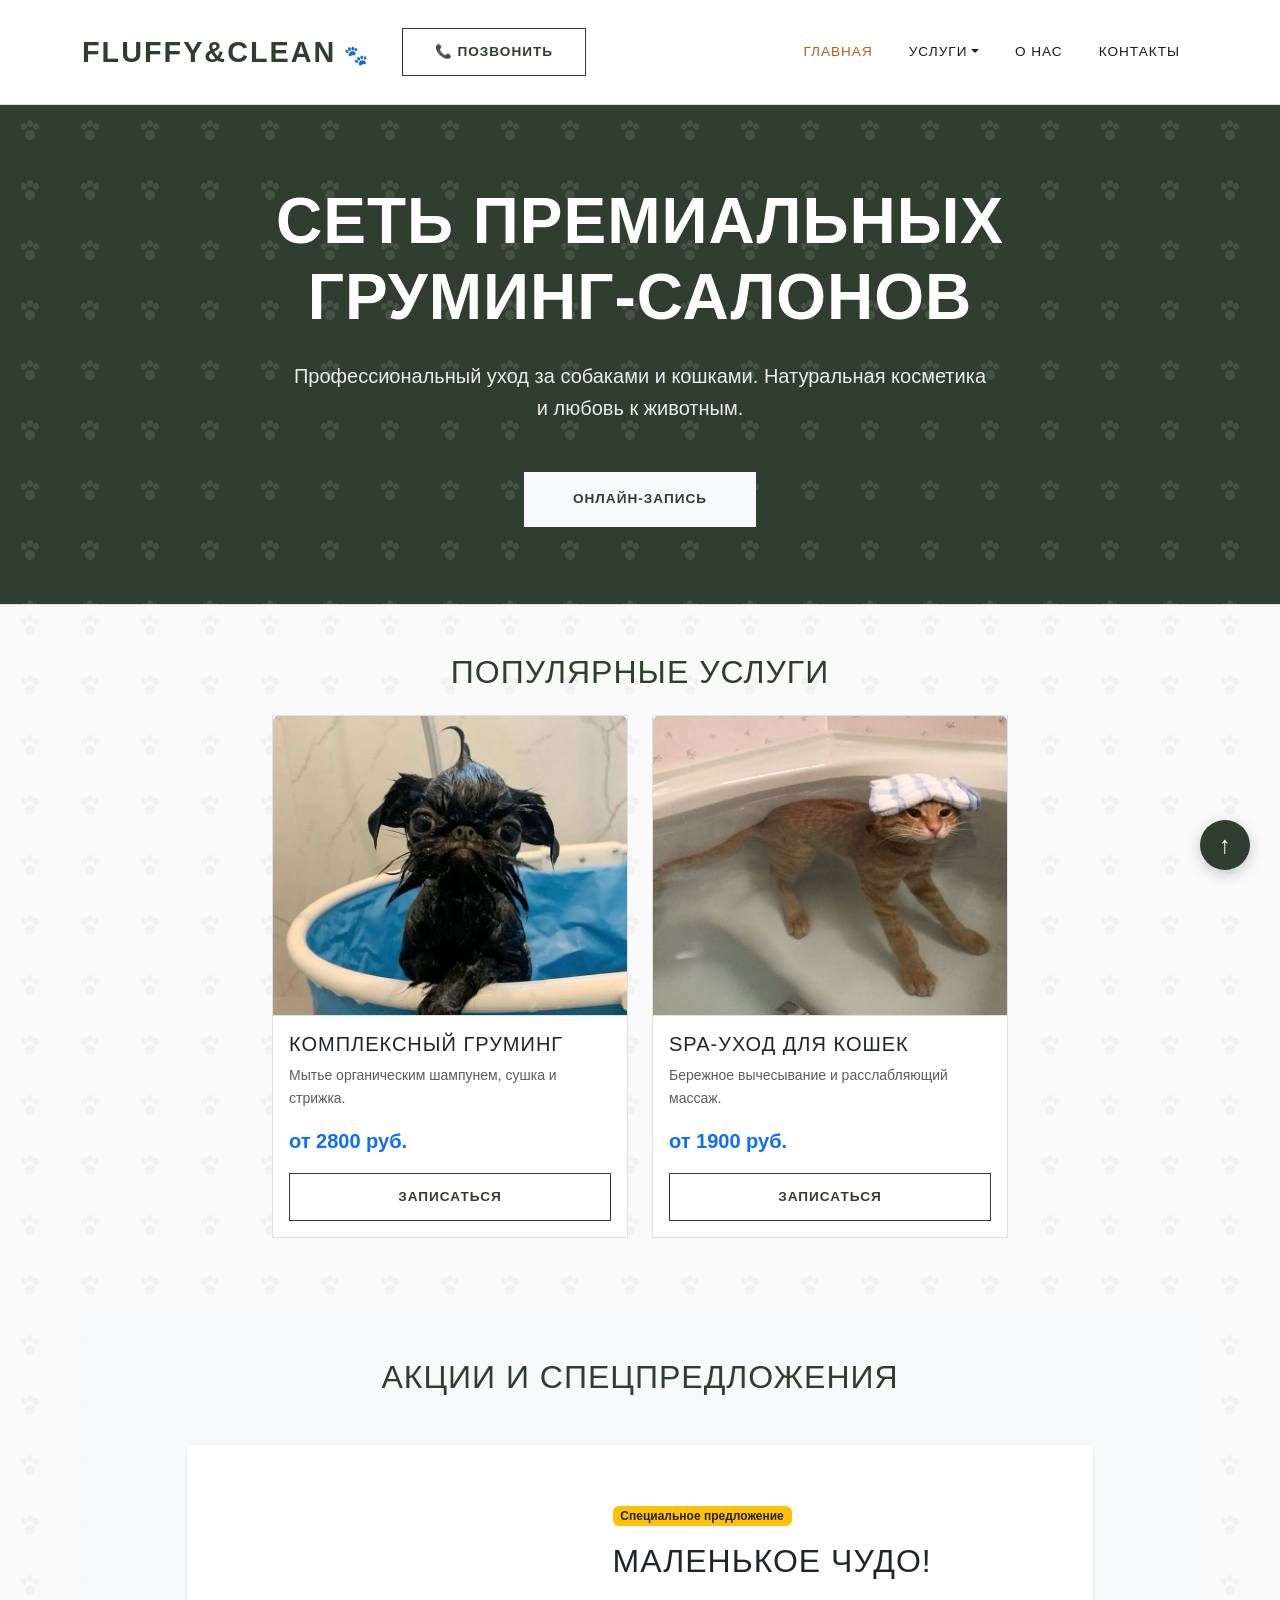
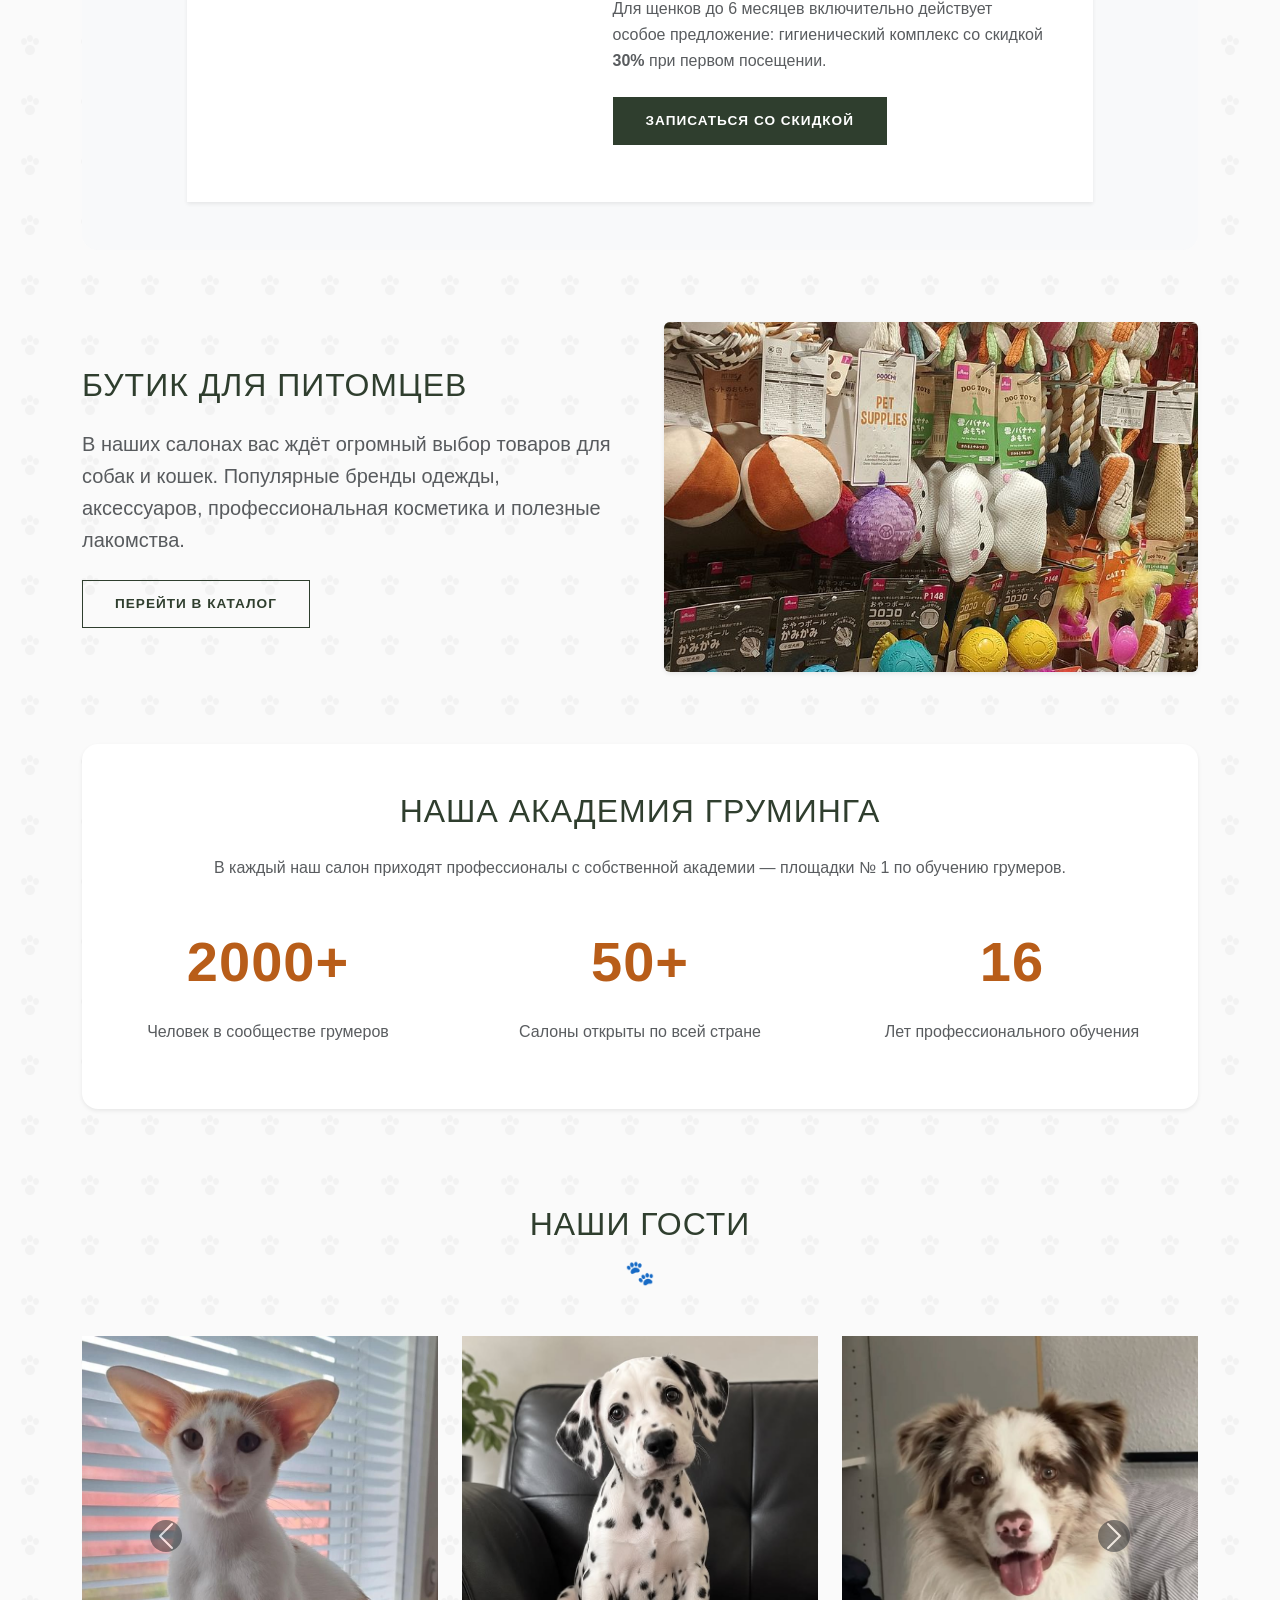
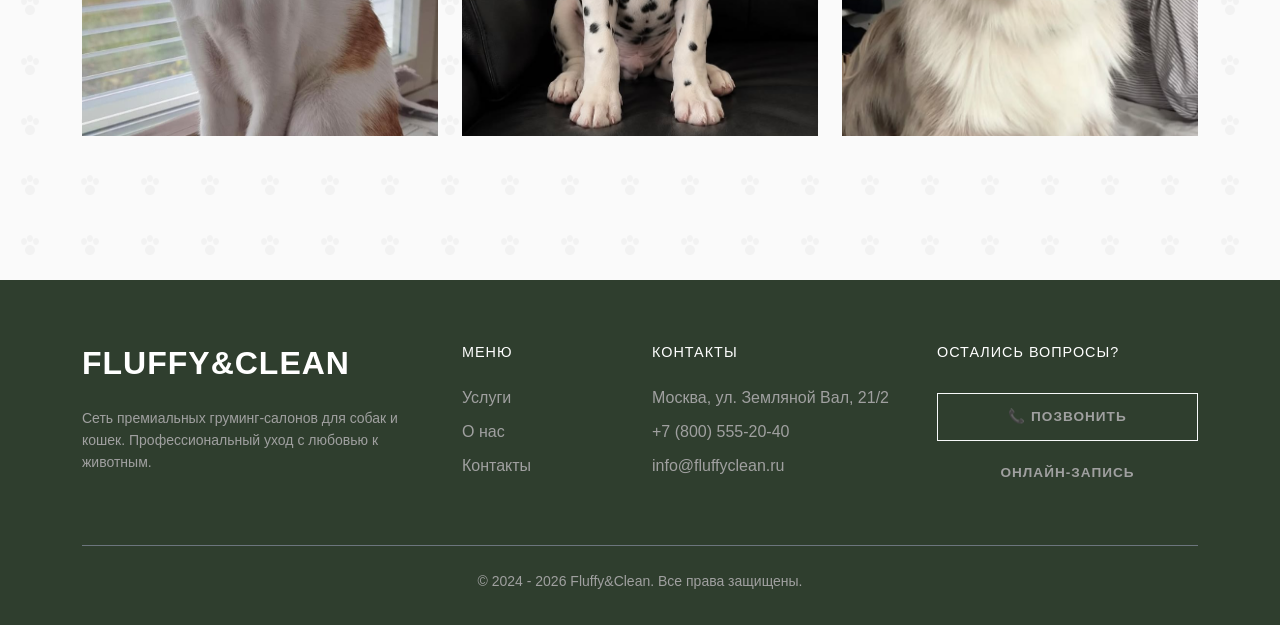
==== index.html @ 8a80f861 "fix: correct HTML structure for accordion" ====
<!DOCTYPE html>
<html lang="ru">
<head>
  <meta charset="UTF-8">
  <meta name="viewport" content="width=device-width, initial-scale=1.0">
  <title>Fluffy&Clean — Сеть премиальных груминг-салонов</title>
  <link href="https://cdn.jsdelivr.net/npm/bootstrap@5.3.0/dist/css/bootstrap.min.css" rel="stylesheet">
  <link rel="stylesheet" href="css/custom.css">
</head>
<body>

  <nav class="navbar navbar-expand-lg navbar-light sticky-top">
    <div class="container">
      <div class="d-flex align-items-center gap-3">
        <a class="navbar-brand mb-0" href="index.html">Fluffy&Clean</a>
        <a href="tel:+78005552040" class="btn btn-outline-primary btn-sm d-none d-md-inline-block">📞 Позвонить</a>
      </div>
      <button class="navbar-toggler" type="button" data-bs-toggle="collapse" data-bs-target="#mainNav">
        <span class="navbar-toggler-icon"></span>
      </button>
      <div class="collapse navbar-collapse" id="mainNav">
        <ul class="navbar-nav ms-auto">
          <li class="nav-item"><a class="nav-link active" href="index.html">Главная</a></li>
          <li class="nav-item dropdown">
            <a class="nav-link dropdown-toggle" href="#" role="button" data-bs-toggle="dropdown" aria-expanded="false">Услуги</a>
            <ul class="dropdown-menu">
              <li><a class="dropdown-item" href="catalog.html">Все услуги</a></li>
              <li><hr class="dropdown-divider"></li>
              <li><a class="dropdown-item" href="catalog.html#grooming">Стрижка и груминг</a></li>
              <li><a class="dropdown-item" href="catalog.html#spa">SPA-уход</a></li>
              <li><a class="dropdown-item" href="catalog.html#hygiene">Гигиена</a></li>
            </ul>
          </li>
          <li class="nav-item"><a class="nav-link" href="about.html">О нас</a></li>
          <li class="nav-item"><a class="nav-link" href="contacts.html">Контакты</a></li>
        </ul>
      </div>
    </div>
  </nav>

  <header class="position-relative d-flex align-items-center justify-content-center" style="
    background-color: var(--olive); 
    background-image: url('data:image/svg+xml,%3Csvg width=\'60\' height=\'60\' viewBox=\'0 0 60 60\' xmlns=\'http://www.w3.org/2000/svg\'%3E%3Cpath d=\'M30 15c-1.5 0-3 1.5-3 3.5s1.5 3.5 3 3.5 3-1.5 3-3.5-1.5-3.5-3-3.5zm-6 3c-1.5 0-3 1.5-3 3.5s1.5 3.5 3 3.5 3-1.5 3-3.5-1.5-3.5-3-3.5zm12 0c-1.5 0-3 1.5-3 3.5s1.5 3.5 3 3.5 3-1.5 3-3.5-1.5-3.5-3-3.5zm-6 7c-2.5 0-5 2-5 5s2.5 5 5 5 5-2 5-5-2.5-5-5-5z\' fill=\'%23ffffff\' fill-opacity=\'0.1\' fill-rule=\'evenodd\'/%3E%3C/svg%3E');
    min-height: 500px;
    border-bottom: 1px solid var(--border-color);
  ">
    <div class="container text-center py-5">
      <h1 class="display-3 fw-bold mb-4 text-white">Сеть премиальных<br>груминг-салонов</h1>
      <p class="lead mb-5 text-white mx-auto" style="max-width: 700px; opacity: 0.9;">Профессиональный уход за собаками и кошками. Натуральная косметика и любовь к животным.</p>
      <a href="contacts.html" class="btn btn-light btn-lg px-5 py-3 text-uppercase" style="color: var(--olive); font-weight: 700;">Онлайн-запись</a>
    </div>
  </header>

  <main class="container my-5">
    
    <section class="mb-5 pb-4">
      <h2 class="text-center mb-4">Популярные услуги</h2>
      <div class="row g-4 justify-content-center"> 
        <div class="col-md-6 col-lg-4"> 
          <div class="card h-100">
            <img src="images/dog-wet.jpg" class="card-img-top product-img" alt="Стрижка">
            <div class="card-body d-flex flex-column">
              <h3 class="card-title h5">Комплексный груминг</h3>
              <p class="card-text text-muted small flex-grow-1">Мытье органическим шампунем, сушка и стрижка.</p>
              <p class="fw-bold fs-5 text-primary mb-3">от 2800 руб.</p>
              <a href="contacts.html" class="btn btn-outline-primary mt-auto">Записаться</a>
            </div>
          </div>
        </div>
        <div class="col-md-6 col-lg-4"> 
          <div class="card h-100">
            <img src="images/spa-1.jpg" class="card-img-top product-img" alt="Кошка">
            <div class="card-body d-flex flex-column">
              <h3 class="card-title h5">SPA-уход для кошек</h3>
              <p class="card-text text-muted small flex-grow-1">Бережное вычесывание и расслабляющий массаж.</p>
              <p class="fw-bold fs-5 text-primary mb-3">от 1900 руб.</p>
              <a href="contacts.html" class="btn btn-outline-primary mt-auto">Записаться</a>
            </div>
          </div>
        </div>
      </div>
    </section>

    <section id="loyalty" class="mb-5 py-5 bg-light rounded-4">
      <div class="container">
        <h2 class="text-center mb-5">Акции и спецпредложения</h2>
        <div class="row justify-content-center">
          <div class="col-lg-10">
            <div class="card border-0 shadow-sm overflow-hidden">
              <div class="row g-0">
                
                <div class="col-md-5">
                  <video class="w-100 h-100" autoplay loop muted playsinline style="object-fit: contain; min-height: 350px;">
                    <source src="images/щенок.mp4" type="video/mp4">
                    Ваш браузер не поддерживает видео.
                  </video>
                </div>

                <div class="col-md-7 d-flex align-items-center bg-white">
                  <div class="card-body p-4 p-md-5">
                    <span class="badge bg-warning text-dark mb-3">Специальное предложение</span>
                    <h3 class="card-title h2 mb-3">Маленькое чудо!</h3>
                    <p class="card-text text-muted mb-4">Для щенков до 6 месяцев включительно действует особое предложение: гигиенический комплекс со скидкой <strong>30%</strong> при первом посещении.</p>
                    <a href="contacts.html" class="btn btn-primary">Записаться со скидкой</a>
                  </div>
                </div>

              </div>
            </div>
          </div>
        </div>
      </div>
    </section>

    <section class="mb-5 py-4">
      <div class="row align-items-center g-5">
        <div class="col-lg-6">
          <h2 class="mb-4">Бутик для питомцев</h2>
          <p class="lead text-muted mb-4">В наших салонах вас ждёт огромный выбор товаров для собак и кошек. Популярные бренды одежды, аксессуаров, профессиональная косметика и полезные лакомства.</p>
          <a href="catalog.html" class="btn btn-outline-primary">Перейти в каталог</a>
        </div>
        <div class="col-lg-6">
          <img src="images/игрушки.jpg" class="img-fluid rounded shadow-sm" alt="Бутик" style="width: 100%; max-height: 350px; object-fit: cover;">
        </div>
      </div>
    </section>

    <section class="mb-5 py-5 bg-white rounded-4 shadow-sm">
      <div class="container text-center">
        <h2 class="mb-4">Наша Академия груминга</h2>
        <p class="text-muted mb-5 max-w-75 mx-auto">В каждый наш салон приходят профессионалы с собственной академии — площадки № 1 по обучению грумеров.</p>
        <div class="row g-4">
          <div class="col-md-4">
            <h3 class="display-4 fw-bold" style="color: var(--terracotta);">2000+</h3>
            <p class="text-muted">Человек в сообществе грумеров</p>
          </div>
          <div class="col-md-4">
            <h3 class="display-4 fw-bold" style="color: var(--terracotta);">50+</h3>
            <p class="text-muted">Салоны открыты по всей стране</p>
          </div>
          <div class="col-md-4">
            <h3 class="display-4 fw-bold" style="color: var(--terracotta);">16</h3>
            <p class="text-muted">Лет профессионального обучения</p>
          </div>
        </div>
      </div>
    </section>

    <section class="py-5 mb-5">
      <h2 class="section-title">Наши гости</h2>
      
      <div id="guestCarousel" class="carousel slide" data-bs-ride="carousel">
        <div class="carousel-inner">
          
          <div class="carousel-item active">
            <div class="row justify-content-center">
              <div class="col-md-4 mb-3 mb-md-0">
                <img src="images/гость6.jpg" class="d-block w-100" alt="Гость" style="height: 400px; object-fit: cover; object-position: top;">
              </div>
              <div class="col-md-4 mb-3 mb-md-0">
                <img src="images/гость5.jpg" class="d-block w-100" alt="Гость" style="height: 400px; object-fit: cover;">
              </div>
              <div class="col-md-4">
                <img src="images/гость1.jpg" class="d-block w-100" alt="Гость" style="height: 400px; object-fit: cover;">
              </div>
            </div>
          </div>

          <div class="carousel-item">
            <div class="row justify-content-center">
              <div class="col-md-4 mb-3 mb-md-0">
                <img src="images/гость2.jpg" class="d-block w-100" alt="Гость" style="height: 400px; object-fit: cover;">
              </div>
              <div class="col-md-4 mb-3 mb-md-0">
                <img src="images/гость3.jpg" class="d-block w-100" alt="Гость" style="height: 400px; object-fit: cover;">
              </div>
              <div class="col-md-4">
                <img src="images/гость4.jpg" class="d-block w-100" alt="Гость" style="height: 400px; object-fit: cover;">
              </div>
            </div>
          </div>

        </div>
        
        <button class="carousel-control-prev" type="button" data-bs-target="#guestCarousel" data-bs-slide="prev">
          <span class="carousel-control-prev-icon bg-dark p-3 rounded-circle" aria-hidden="true"></span>
          <span class="visually-hidden">Предыдущий</span>
        </button>
        <button class="carousel-control-next" type="button" data-bs-target="#guestCarousel" data-bs-slide="next">
          <span class="carousel-control-next-icon bg-dark p-3 rounded-circle" aria-hidden="true"></span>
          <span class="visually-hidden">Следующий</span>
        </button>
      </div>

    </section>
  </main>

  <a href="#" class="scroll-top">↑</a>

  <footer class="site-footer">
    <div class="container">
      <div class="row g-4 mb-5">
        <div class="col-lg-4">
          <h2 class="text-white mb-4" style="font-weight: 800;">Fluffy&Clean</h2>
          <p class="small">Сеть премиальных груминг-салонов для собак и кошек. Профессиональный уход с любовью к животным.</p>
        </div>
        <div class="col-lg-2 col-6">
          <h5>Меню</h5>
          <ul class="list-unstyled">
            <li class="mb-2"><a href="catalog.html">Услуги</a></li>
            <li class="mb-2"><a href="about.html">О нас</a></li>
            <li class="mb-2"><a href="contacts.html">Контакты</a></li>
          </ul>
        </div>
        <div class="col-lg-3 col-6">
          <h5>Контакты</h5>
          <ul class="list-unstyled">
            <li class="mb-2">Москва, ул. Земляной Вал, 21/2</li>
            <li class="mb-2">+7 (800) 555-20-40</li>
            <li class="mb-2">info@fluffyclean.ru</li>
          </ul>
        </div>
        <div class="col-lg-3">
          <h5>Остались вопросы?</h5>
          <a href="tel:+78005552040" class="btn btn-outline-light w-100 mt-2 mb-2">📞 Позвонить</a>
          <a href="contacts.html" class="btn btn-primary w-100">Онлайн-запись</a>
        </div>
      </div>
      <div class="border-top border-secondary pt-4 text-center small">
        &copy; 2024 - 2026 Fluffy&Clean. Все права защищены.
      </div>
    </div>
  </footer>

  <script src="https://cdn.jsdelivr.net/npm/bootstrap@5.3.0/dist/js/bootstrap.bundle.min.js"></script>
</body>
</html>
---- css/custom.css ----
/* =========================================
   ПРЕМИАЛЬНЫЙ СТИЛЬ С ДУШОЙ (ПАТТЕРН ЛАПОК)
   ========================================= */
:root {
  --bg-light: #FAFAFA;       
  --olive: #2F3E2E;          
  --terracotta: #B85D19;     
  --text-dark: #1A1A1A;      
  --text-muted: #666666;     
  --white: #FFFFFF;
  --border-color: #E0E0E0;   
}

body {
  /* Еле заметный паттерн из лапок на фоне */
  background-color: var(--bg-light);
  background-image: url("data:image/svg+xml,%3Csvg width='60' height='60' viewBox='0 0 60 60' xmlns='http://www.w3.org/2000/svg'%3E%3Cpath d='M30 15c-1.5 0-3 1.5-3 3.5s1.5 3.5 3 3.5 3-1.5 3-3.5-1.5-3.5-3-3.5zm-6 3c-1.5 0-3 1.5-3 3.5s1.5 3.5 3 3.5 3-1.5 3-3.5-1.5-3.5-3-3.5zm12 0c-1.5 0-3 1.5-3 3.5s1.5 3.5 3 3.5 3-1.5 3-3.5-1.5-3.5-3-3.5zm-6 7c-2.5 0-5 2-5 5s2.5 5 5 5 5-2 5-5-2.5-5-5-5z' fill='%23e5e5e5' fill-opacity='0.4' fill-rule='evenodd'/%3E%3C/svg%3E");
  color: var(--text-dark);
  font-family: 'Helvetica Neue', Arial, sans-serif; 
  display: flex;
  flex-direction: column;
  min-height: 100vh;
  line-height: 1.6;
}

/* Плавная прокрутка для якорей */
html {
  scroll-behavior: smooth;
  scroll-padding-top: 80px;
}

/* Заголовки */
h1, h2, h3, h4, h5, h6 {
  color: var(--olive);
  font-weight: 300; 
  letter-spacing: 1px; 
  text-transform: uppercase; 
  margin-bottom: 1.5rem;
}

/* Заголовки секций с лапкой */
.section-title {
  text-align: center;
  margin-bottom: 3rem;
  position: relative;
}
.section-title::after {
  content: '🐾'; 
  display: block;
  font-size: 1.5rem;
  color: var(--terracotta);
  margin: 1rem auto 0;
}

/* =========================================
   КНОПКИ
   ========================================= */
.btn {
  border-radius: 0; 
  font-weight: 600;
  padding: 0.8rem 2rem;
  text-transform: uppercase;
  letter-spacing: 1px;
  font-size: 0.85rem;
  transition: all 0.3s ease;
}

.btn-primary {
  background-color: var(--olive);
  border-color: var(--olive);
  color: var(--white);
}

.btn-primary:hover {
  background-color: var(--terracotta);
  border-color: var(--terracotta);
  color: var(--white);
}

.btn-outline-primary {
  color: var(--olive);
  border-color: var(--olive);
  border-width: 1px;
}

.btn-outline-primary:hover {
  background-color: var(--olive);
  color: var(--white);
}

/* Убираем стандартные синие фокусы */
.btn:focus, .btn:active, 
.form-control:focus, .form-select:focus {
  outline: none !important;
  box-shadow: none !important; 
  border-color: var(--olive) !important;
}

/* =========================================
   КАРТОЧКИ И КАРТИНКИ
   ========================================= */
.card {
  border: 1px solid var(--border-color);
  border-radius: 0; 
  background-color: var(--white);
  box-shadow: none; 
  transition: border-color 0.3s ease;
}

.card:hover {
  border-color: var(--olive);
  transform: none; 
}

/* Картинки в карточках (для главной) */
.product-img {
  height: 300px; 
  object-fit: cover; 
  width: 100%;
  border-bottom: 1px solid var(--border-color);
}

/* =========================================
   НАВИГАЦИЯ
   ========================================= */
.navbar {
  background-color: var(--white) !important;
  border-bottom: 1px solid var(--border-color);
  padding: 1.5rem 0;
}

.navbar-brand {
  font-size: 1.8rem;
  font-weight: 800;
  letter-spacing: 2px;
  color: var(--olive) !important;
  text-transform: uppercase;
}

/* Лапка у логотипа */
.navbar-brand::after {
  content: ' 🐾';
  font-size: 1.2rem;
}

.nav-link {
  color: var(--text-dark) !important;
  font-weight: 500;
  text-transform: uppercase;
  font-size: 0.85rem;
  letter-spacing: 1px;
  margin: 0 10px;
}

.nav-link:hover, .nav-link.active {
  color: var(--terracotta) !important;
  text-decoration: none;
}

/* =========================================
   ГЛАВНЫЙ БАННЕР (Hero)
   ========================================= */
.hero-title {
  font-size: 4rem;
  line-height: 1.1;
  margin-bottom: 2rem;
}

/* =========================================
   ТАБЛИЦЫ
   ========================================= */
.table {
  border: 1px solid var(--border-color);
  background-color: var(--white);
}
.table thead th {
  background-color: var(--olive);
  color: var(--white);
  text-transform: uppercase;
  font-size: 0.85rem;
  letter-spacing: 1px;
  border-bottom: none;
  padding: 1rem;
}

/* =========================================
   ФОРМЫ
   ========================================= */
.form-control, .form-select {
  border-radius: 0;
  border: 1px solid var(--border-color);
  padding: 1rem;
  background-color: var(--white);
}
.form-control:focus, .form-select:focus {
  border-color: var(--olive);
  box-shadow: none;
}

/* =========================================
   АККОРДЕОН
   ========================================= */
.accordion {
  border: none; 
}
.accordion-item {
  border: none;
  border-bottom: 1px solid var(--border-color);
  margin-bottom: 0;
  background-color: var(--white);
}
.accordion-button {
  background-color: transparent;
  color: var(--text-dark);
  font-weight: 500;
  padding: 1.5rem 0;
  border-radius: 0 !important;
  text-transform: none; 
  letter-spacing: 0;
}
.accordion-button:not(.collapsed) {
  color: var(--terracotta);
  background-color: transparent;
  box-shadow: none;
}
.accordion-body {
  padding: 0 0 1.5rem 0;
  color: var(--text-muted);
}

/* =========================================
   ПОДВАЛ
   ========================================= */
.site-footer {
  background-color: var(--olive);
  color: #A0A0A0;
  padding: 4rem 0 2rem;
  margin-top: auto;
}
.site-footer h5 {
  color: var(--white);
  font-size: 0.9rem;
  letter-spacing: 1px;
  margin-bottom: 1.5rem;
  text-transform: uppercase;
}
.site-footer a {
  color: #A0A0A0;
  text-decoration: none;
  transition: color 0.2s;
}
.site-footer a:hover {
  color: var(--white);
}

.site-footer .navbar-brand {
  color: #ffffff !important;
  font-size: 2rem;
  font-weight: 800;
  letter-spacing: 2px;
  text-transform: uppercase;
  text-decoration: none;
}

.site-footer .navbar-brand::after {
  content: ' 🐾';
  font-size: 1.5rem;
}

/* =========================================
   КНОПКА "НАВЕРХ"
   ========================================= */
.scroll-top {
  position: fixed;
  bottom: 30px;
  right: 30px;
  width: 50px;
  height: 50px;
  background-color: var(--olive);
  color: var(--white);
  border-radius: 50%;
  display: flex;
  align-items: center;
  justify-content: center;
  font-size: 24px;
  text-decoration: none;
  z-index: 1000;
  box-shadow: 0 4px 15px rgba(0,0,0,0.2);
  transition: background-color 0.3s, transform 0.3s;
}

.scroll-top:hover {
  background-color: var(--terracotta);
  color: var(--white);
  transform: translateY(-3px);
}
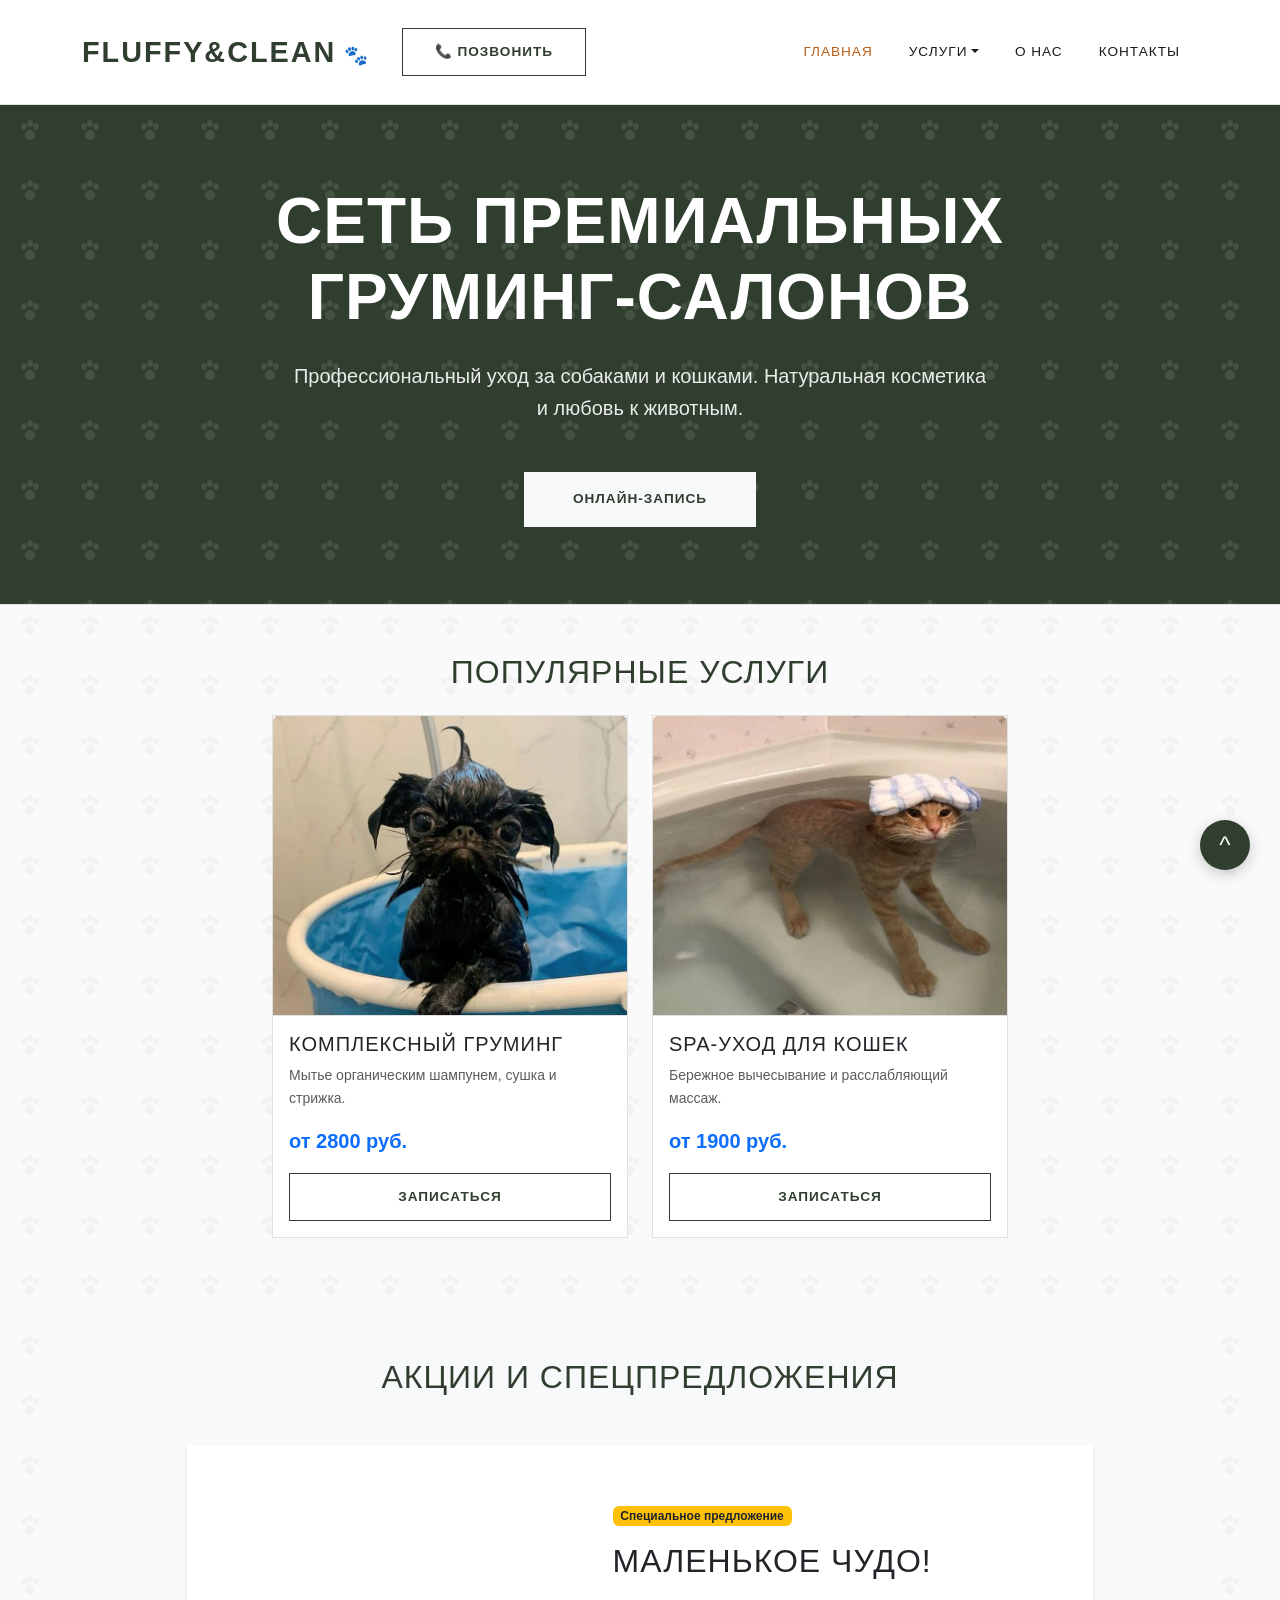
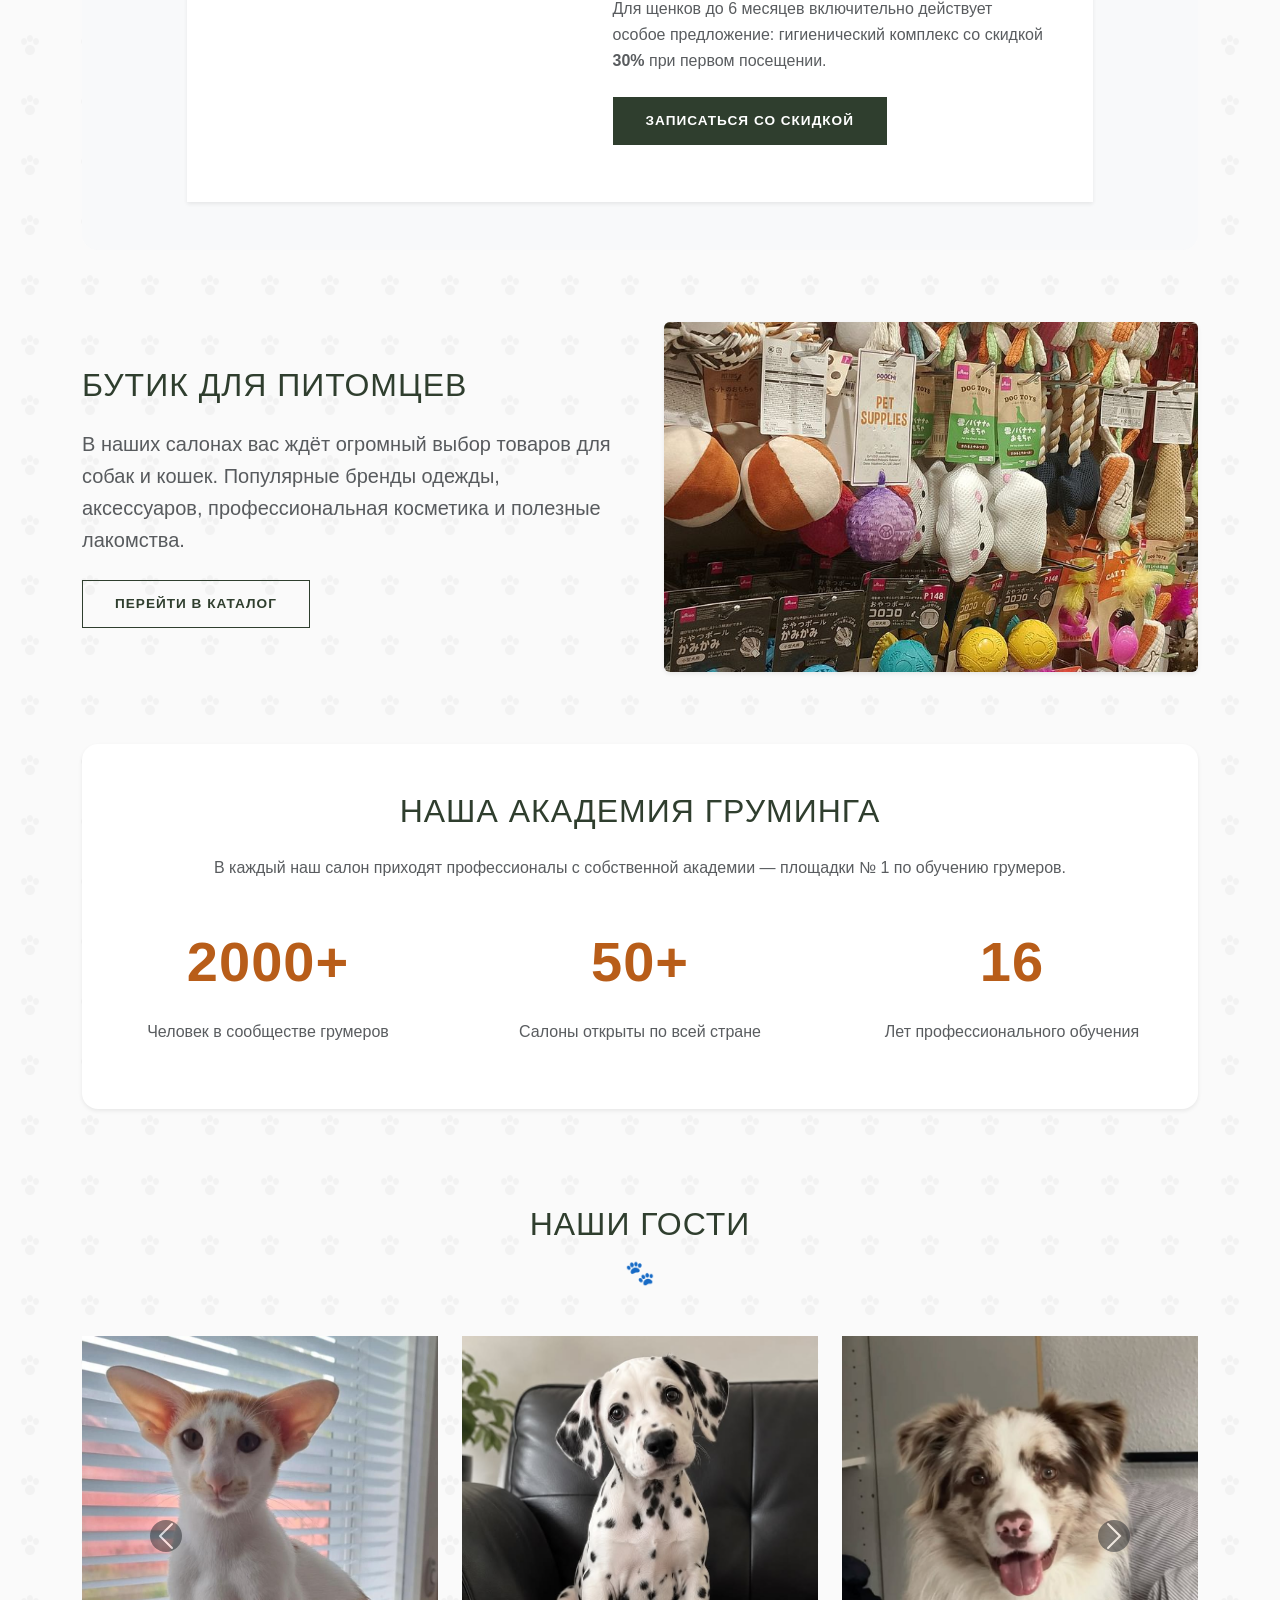
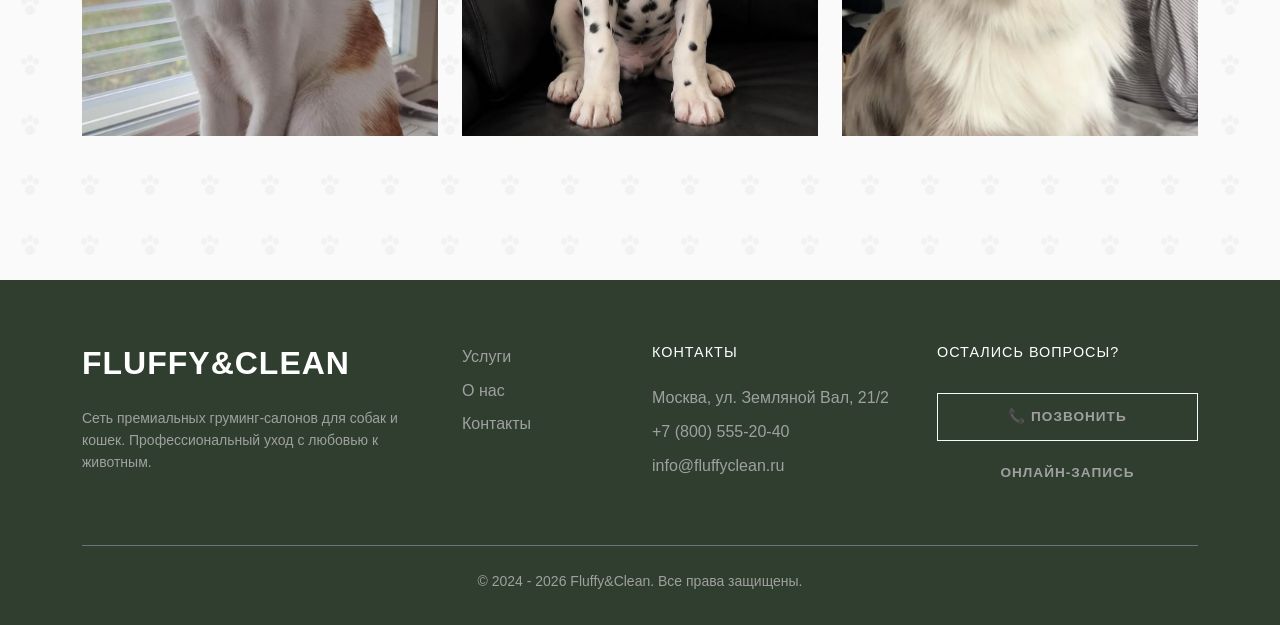
==== commit f0698c0a: "fix: center only footer titles and remove menu heading" ====
--- a/index.html
+++ b/index.html
@@ -195,7 +195,7 @@
     </section>
   </main>
 
-  <a href="#" class="scroll-top">↑</a>
+  <a href="#" class="scroll-top">^</a>
 
   <footer class="site-footer">
     <div class="container">
@@ -205,7 +205,6 @@
           <p class="small">Сеть премиальных груминг-салонов для собак и кошек. Профессиональный уход с любовью к животным.</p>
         </div>
         <div class="col-lg-2 col-6">
-          <h5>Меню</h5>
           <ul class="list-unstyled">
             <li class="mb-2"><a href="catalog.html">Услуги</a></li>
             <li class="mb-2"><a href="about.html">О нас</a></li>
--- a/css/custom.css
+++ b/css/custom.css
@@ -293,4 +293,12 @@
   background-color: var(--terracotta);
   color: var(--white);
   transform: translateY(-3px);
+}
+.site-footer .footer-title {
+  text-align: center;
+}
+
+.footer-menu {
+  text-align: center;
+  margin-top: 3rem;
 }
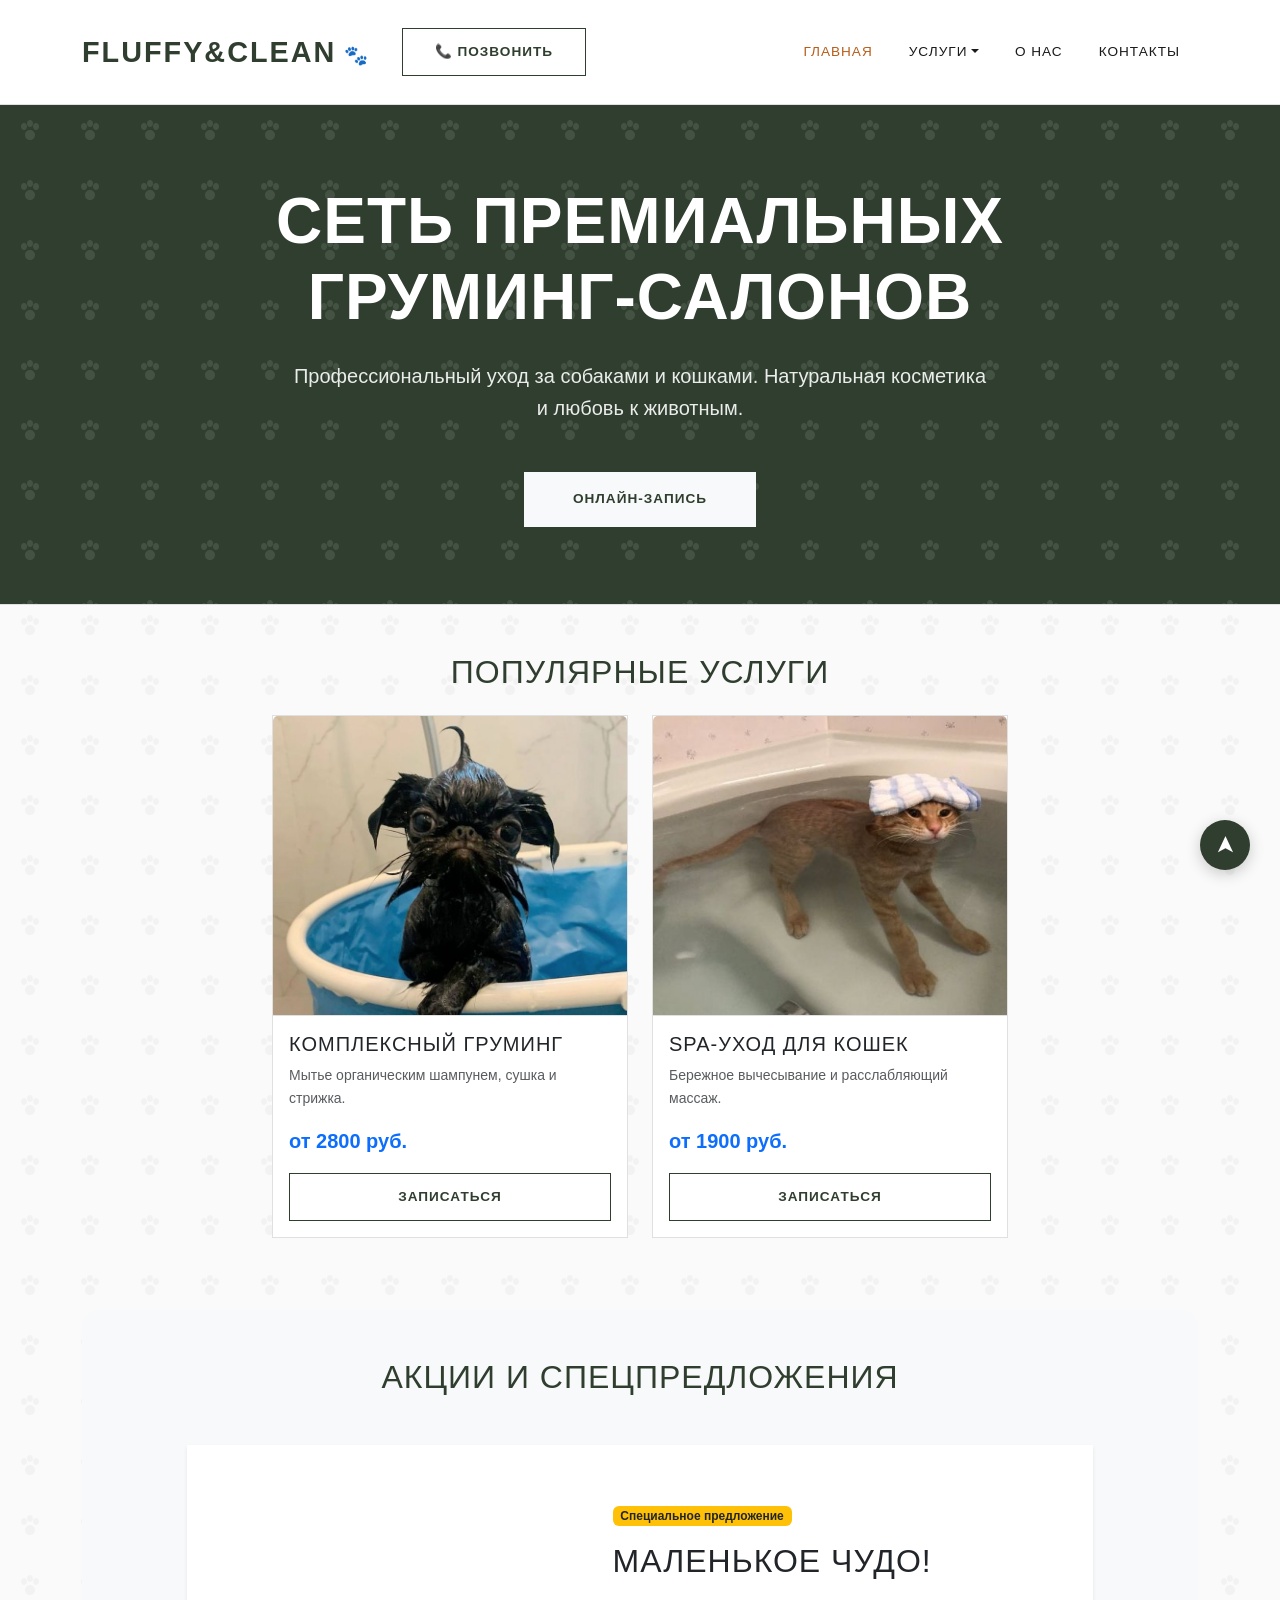
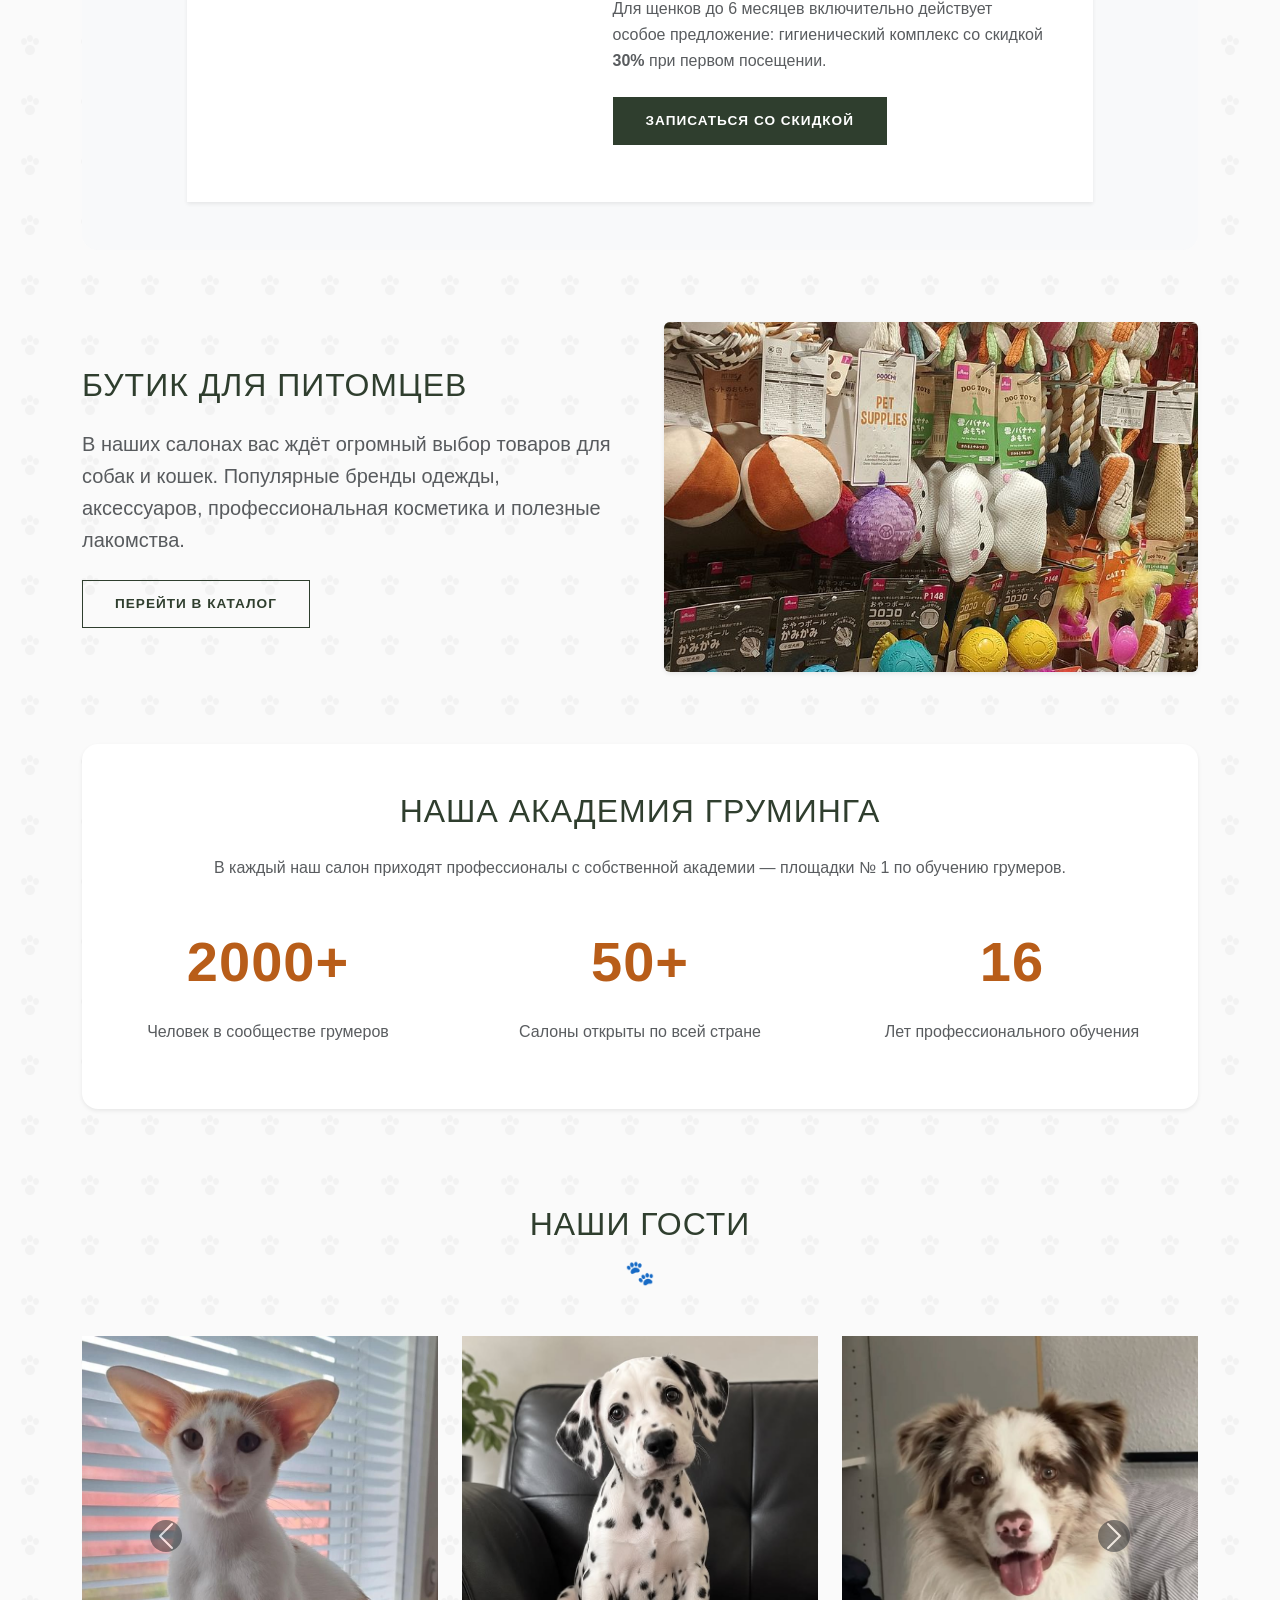
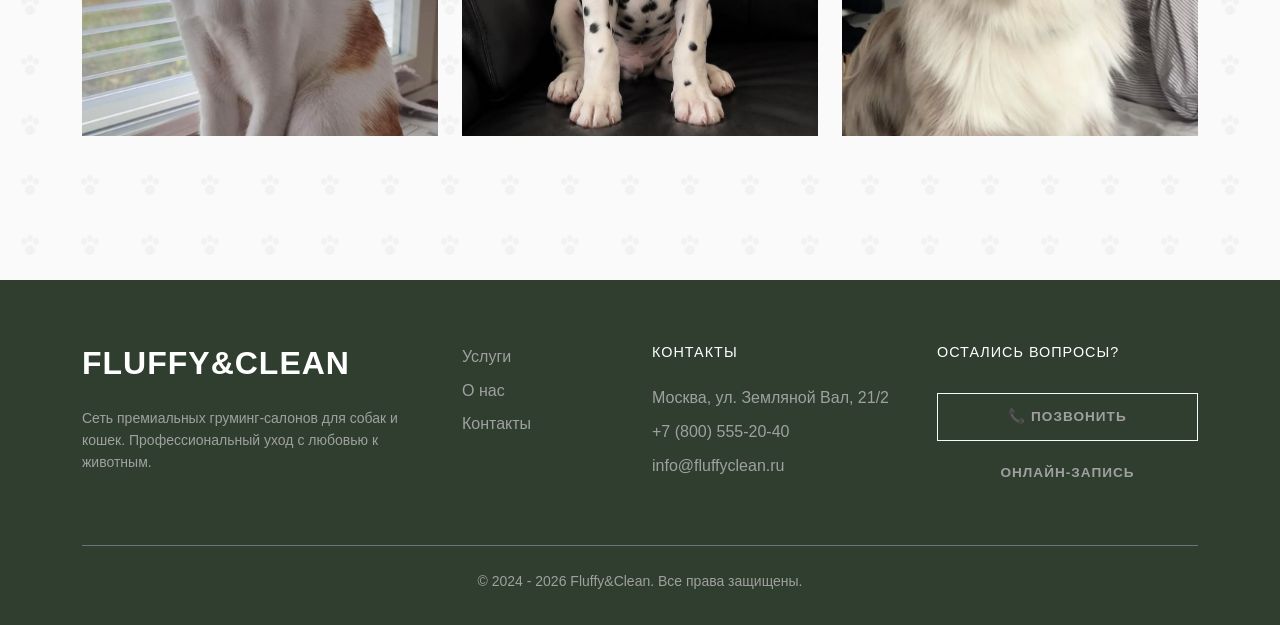
==== commit 96faae1e: "fix: correct HTML structure for accordion" ====
--- a/index.html
+++ b/index.html
@@ -195,7 +195,9 @@
     </section>
   </main>
 
-  <a href="#" class="scroll-top">^</a>
+  <a href="#" class="scroll-top" aria-label="Наверх">
+    <span class="arrow-icon">➤</span>
+  </a>
 
   <footer class="site-footer">
     <div class="container">
--- a/css/custom.css
+++ b/css/custom.css
@@ -270,6 +270,7 @@
 /* =========================================
    КНОПКА "НАВЕРХ"
    ========================================= */
+
 .scroll-top {
   position: fixed;
   bottom: 30px;
@@ -282,23 +283,30 @@
   display: flex;
   align-items: center;
   justify-content: center;
-  font-size: 24px;
-  text-decoration: none;
   z-index: 1000;
   box-shadow: 0 4px 15px rgba(0,0,0,0.2);
-  transition: background-color 0.3s, transform 0.3s;
+  transition: all 0.3s ease;
+  text-decoration: none;
+}
+
+.arrow-icon {
+  display: inline-block;
+  font-size: 24px; 
+  transform: rotate(-90deg); 
+  line-height: 1;
 }
 
 .scroll-top:hover {
   background-color: var(--terracotta);
-  color: var(--white);
   transform: translateY(-3px);
 }
 .site-footer .footer-title {
-  text-align: center;
+  text-align: center !important;
+  display: block !important;
+  width: 100% !important;
+  margin-bottom: 1.5rem !important;
 }
 
 .footer-menu {
-  text-align: center;
-  margin-top: 3rem;
-}+  padding-left: 0;
+}
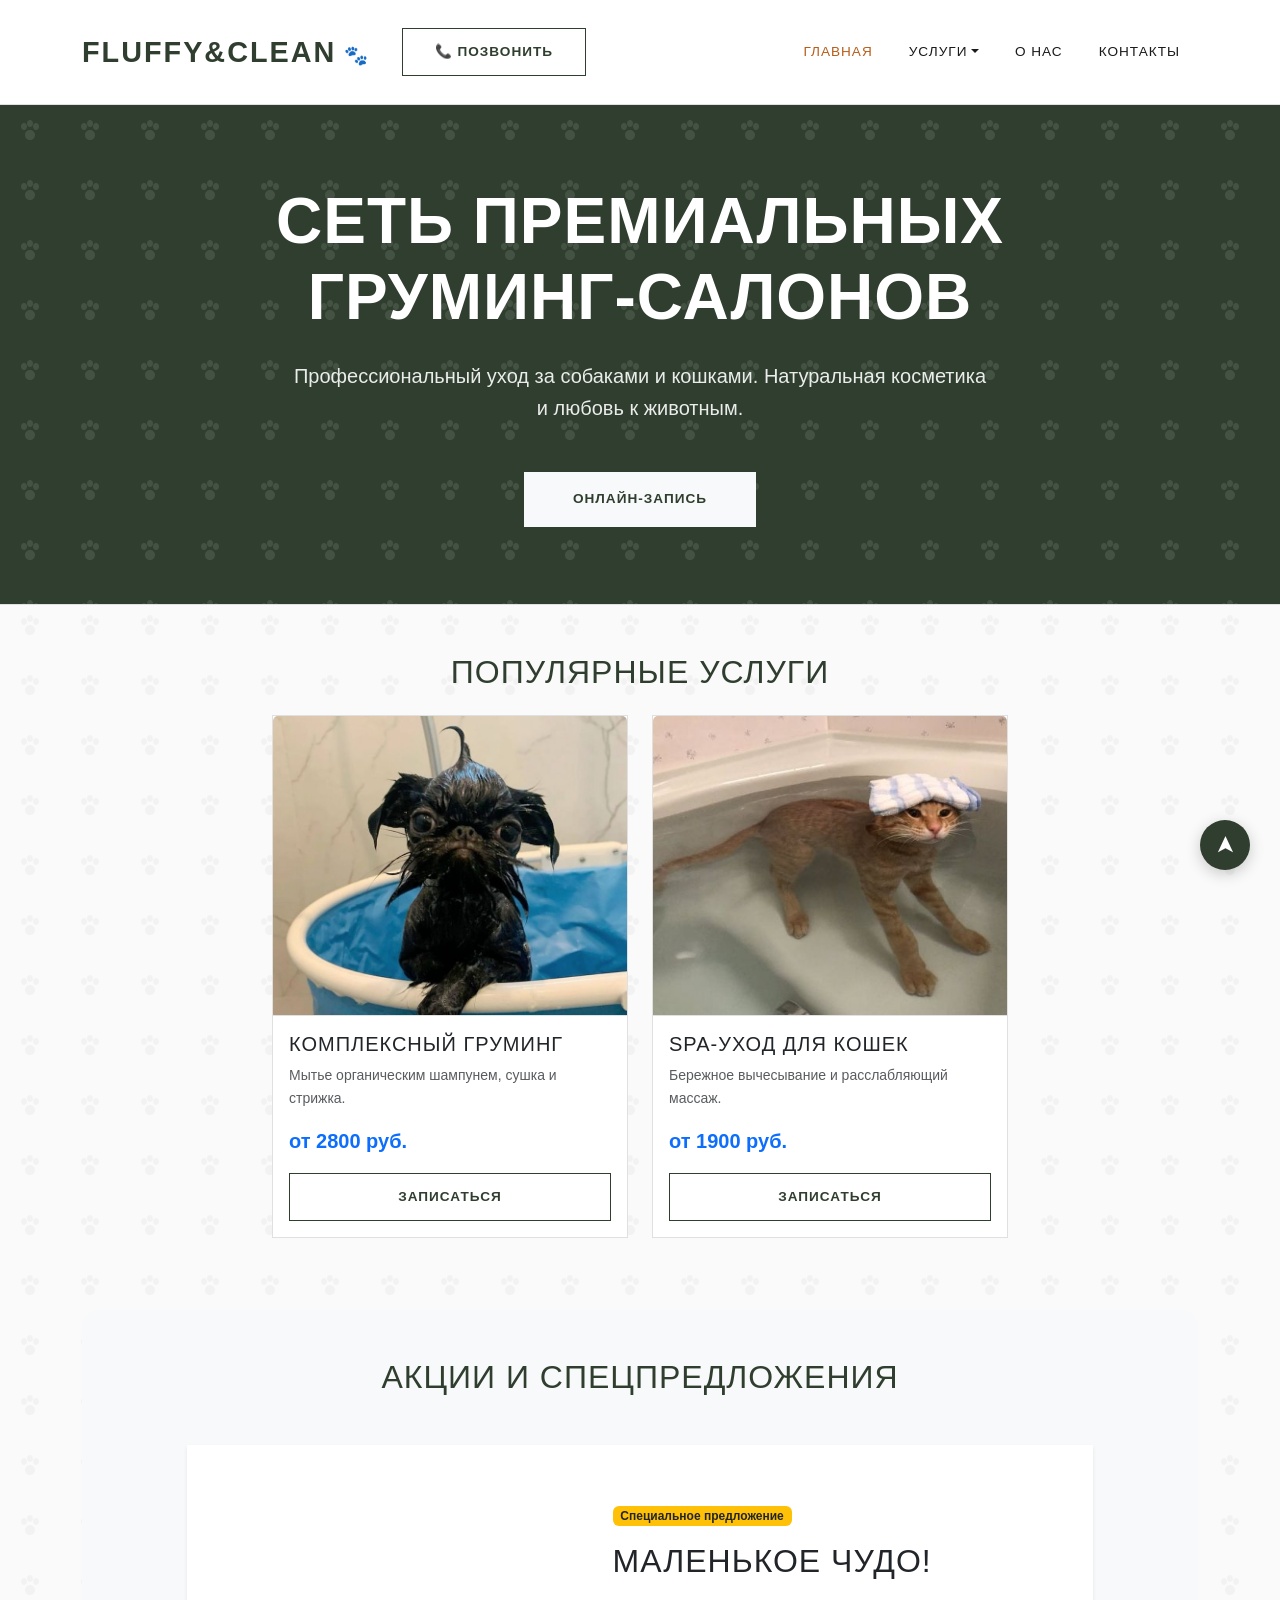
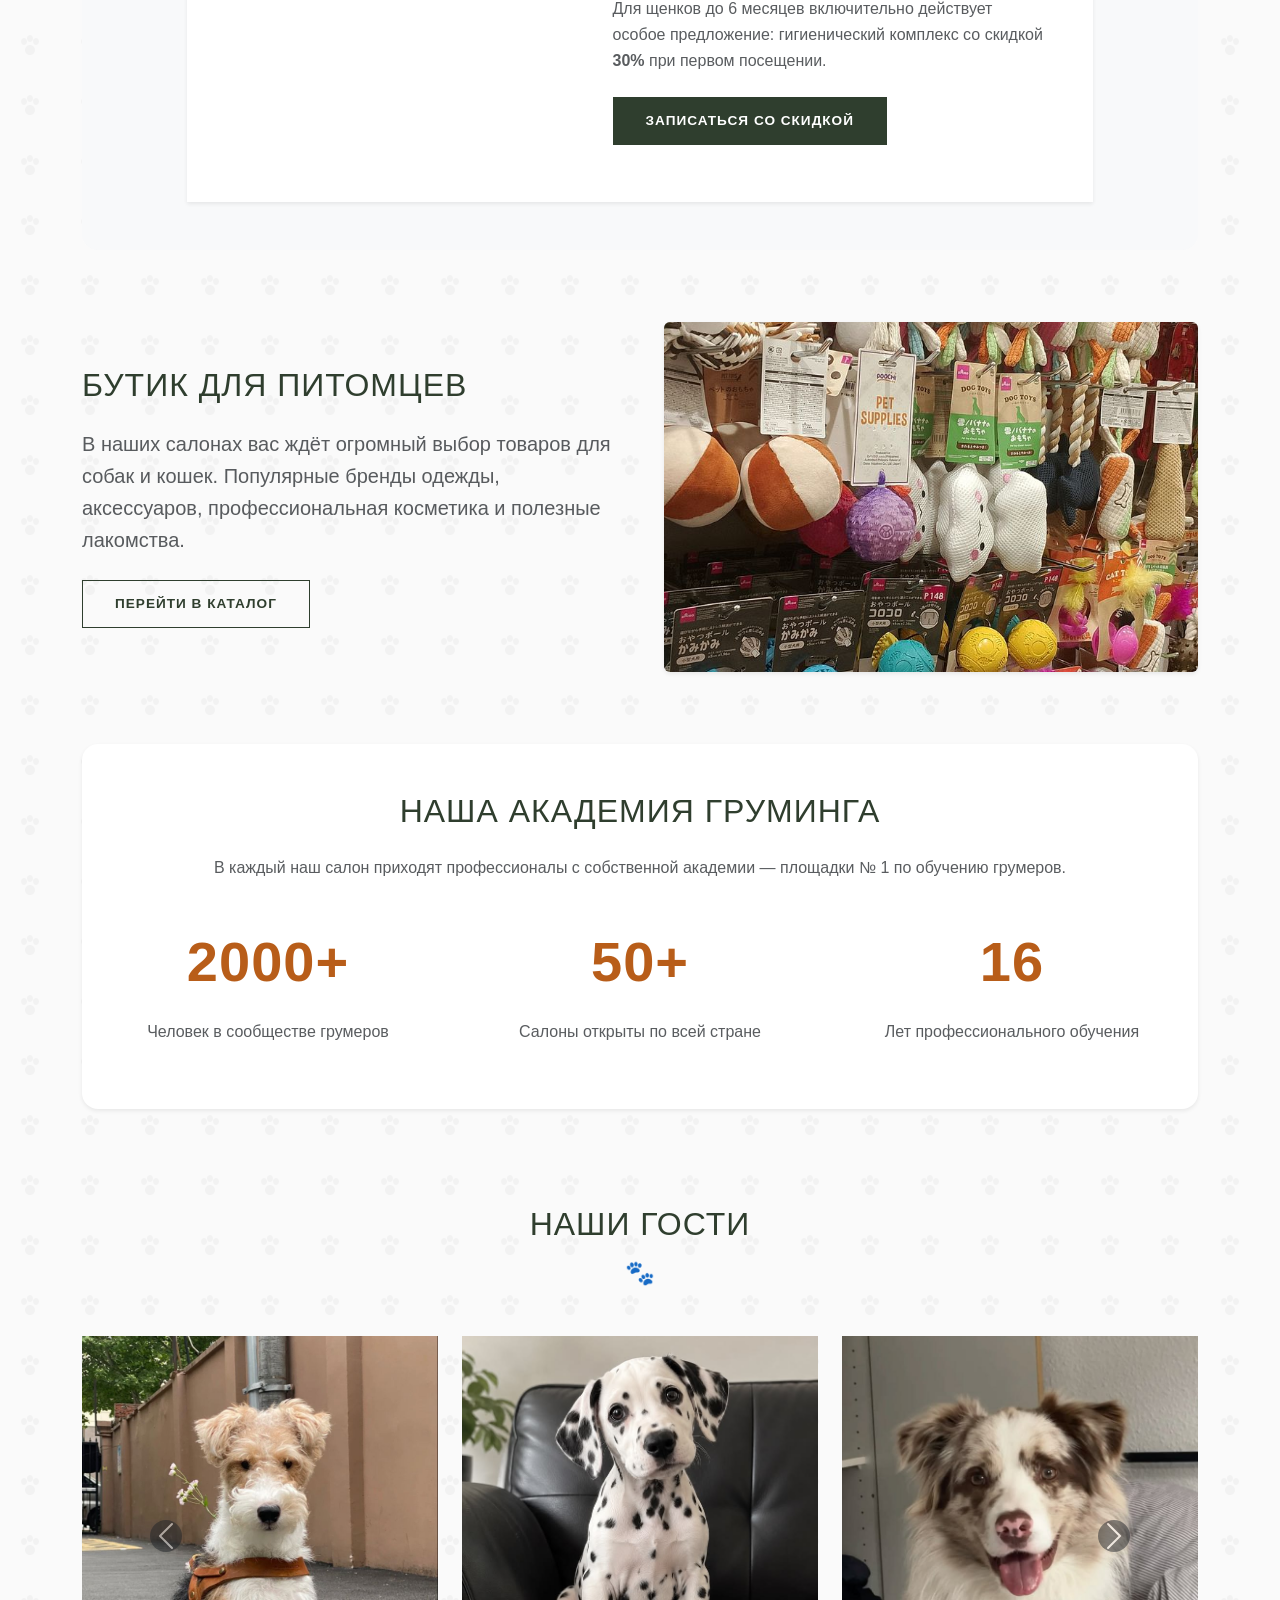
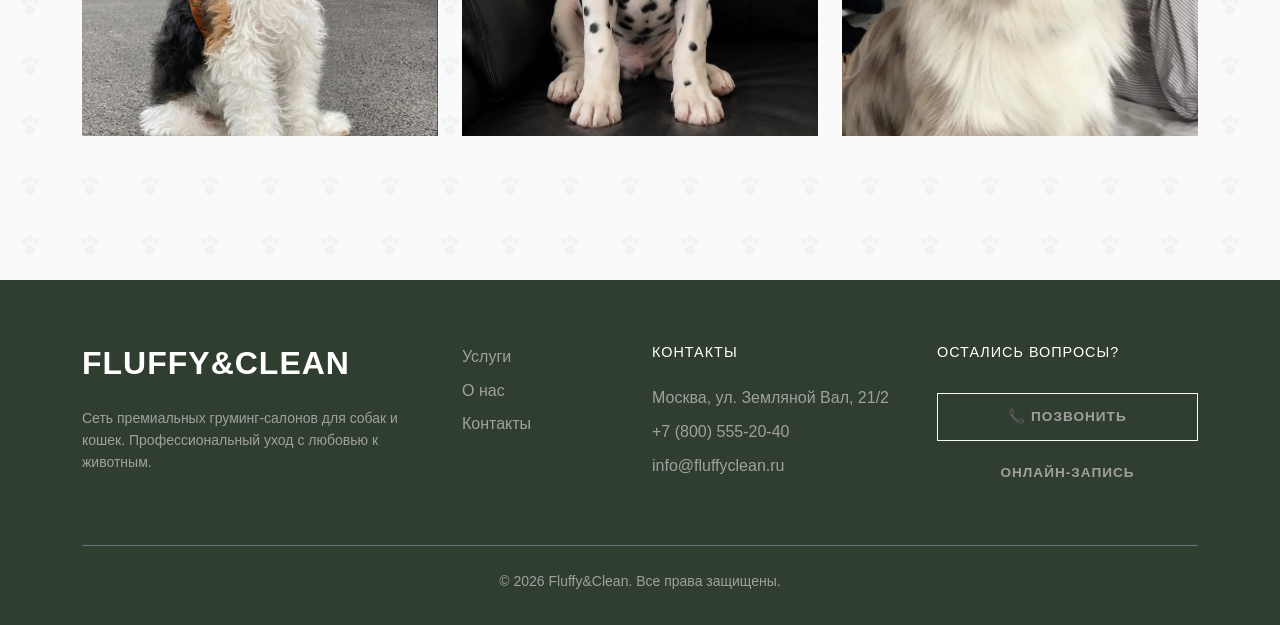
==== commit 0298fc1e: "fix: correct HTML" ====
--- a/index.html
+++ b/index.html
@@ -69,7 +69,7 @@
         </div>
         <div class="col-md-6 col-lg-4"> 
           <div class="card h-100">
-            <img src="images/spa-1.jpg" class="card-img-top product-img" alt="Кошка">
+            <img src="images/cat-spa.jpg" class="card-img-top product-img" alt="Кошка">
             <div class="card-body d-flex flex-column">
               <h3 class="card-title h5">SPA-уход для кошек</h3>
               <p class="card-text text-muted small flex-grow-1">Бережное вычесывание и расслабляющий массаж.</p>
@@ -90,7 +90,7 @@
               <div class="row g-0">
                 
                 <div class="col-md-5">
-                  <video class="w-100 h-100" autoplay loop muted playsinline style="object-fit: contain; min-height: 350px;">
+                  <video class="w-100 h-100" autoplay loop muted playsinline style="object-fit: cover; min-height: 350px;">
                     <source src="images/щенок.mp4" type="video/mp4">
                     Ваш браузер не поддерживает видео.
                   </video>
@@ -155,7 +155,7 @@
           <div class="carousel-item active">
             <div class="row justify-content-center">
               <div class="col-md-4 mb-3 mb-md-0">
-                <img src="images/гость6.jpg" class="d-block w-100" alt="Гость" style="height: 400px; object-fit: cover; object-position: top;">
+                <img src="images/гость2.jpg" class="d-block w-100" alt="Гость" style="height: 400px; object-fit: cover; object-position: top;">
               </div>
               <div class="col-md-4 mb-3 mb-md-0">
                 <img src="images/гость5.jpg" class="d-block w-100" alt="Гость" style="height: 400px; object-fit: cover;">
@@ -169,7 +169,7 @@
           <div class="carousel-item">
             <div class="row justify-content-center">
               <div class="col-md-4 mb-3 mb-md-0">
-                <img src="images/гость2.jpg" class="d-block w-100" alt="Гость" style="height: 400px; object-fit: cover;">
+                <img src="images/гость6.jpg" class="d-block w-100" alt="Гость" style="height: 400px; object-fit: cover;">
               </div>
               <div class="col-md-4 mb-3 mb-md-0">
                 <img src="images/гость3.jpg" class="d-block w-100" alt="Гость" style="height: 400px; object-fit: cover;">
@@ -228,7 +228,7 @@
         </div>
       </div>
       <div class="border-top border-secondary pt-4 text-center small">
-        &copy; 2024 - 2026 Fluffy&Clean. Все права защищены.
+        &copy; 2026 Fluffy&Clean. Все права защищены.
       </div>
     </div>
   </footer>
--- a/css/custom.css
+++ b/css/custom.css
@@ -12,7 +12,6 @@
 }
 
 body {
-  /* Еле заметный паттерн из лапок на фоне */
   background-color: var(--bg-light);
   background-image: url("data:image/svg+xml,%3Csvg width='60' height='60' viewBox='0 0 60 60' xmlns='http://www.w3.org/2000/svg'%3E%3Cpath d='M30 15c-1.5 0-3 1.5-3 3.5s1.5 3.5 3 3.5 3-1.5 3-3.5-1.5-3.5-3-3.5zm-6 3c-1.5 0-3 1.5-3 3.5s1.5 3.5 3 3.5 3-1.5 3-3.5-1.5-3.5-3-3.5zm12 0c-1.5 0-3 1.5-3 3.5s1.5 3.5 3 3.5 3-1.5 3-3.5-1.5-3.5-3-3.5zm-6 7c-2.5 0-5 2-5 5s2.5 5 5 5 5-2 5-5-2.5-5-5-5z' fill='%23e5e5e5' fill-opacity='0.4' fill-rule='evenodd'/%3E%3C/svg%3E");
   color: var(--text-dark);
@@ -23,13 +22,11 @@
   line-height: 1.6;
 }
 
-/* Плавная прокрутка для якорей */
 html {
   scroll-behavior: smooth;
   scroll-padding-top: 80px;
 }
 
-/* Заголовки */
 h1, h2, h3, h4, h5, h6 {
   color: var(--olive);
   font-weight: 300; 
@@ -38,7 +35,6 @@
   margin-bottom: 1.5rem;
 }
 
-/* Заголовки секций с лапкой */
 .section-title {
   text-align: center;
   margin-bottom: 3rem;
@@ -88,7 +84,6 @@
   color: var(--white);
 }
 
-/* Убираем стандартные синие фокусы */
 .btn:focus, .btn:active, 
 .form-control:focus, .form-select:focus {
   outline: none !important;
@@ -112,7 +107,6 @@
   transform: none; 
 }
 
-/* Картинки в карточках (для главной) */
 .product-img {
   height: 300px; 
   object-fit: cover; 
@@ -137,7 +131,6 @@
   text-transform: uppercase;
 }
 
-/* Лапка у логотипа */
 .navbar-brand::after {
   content: ' 🐾';
   font-size: 1.2rem;
@@ -310,3 +303,6 @@
 .footer-menu {
   padding-left: 0;
 }
+body {
+  cursor: url('images/курсор.png'),  16 16, auto;
+}
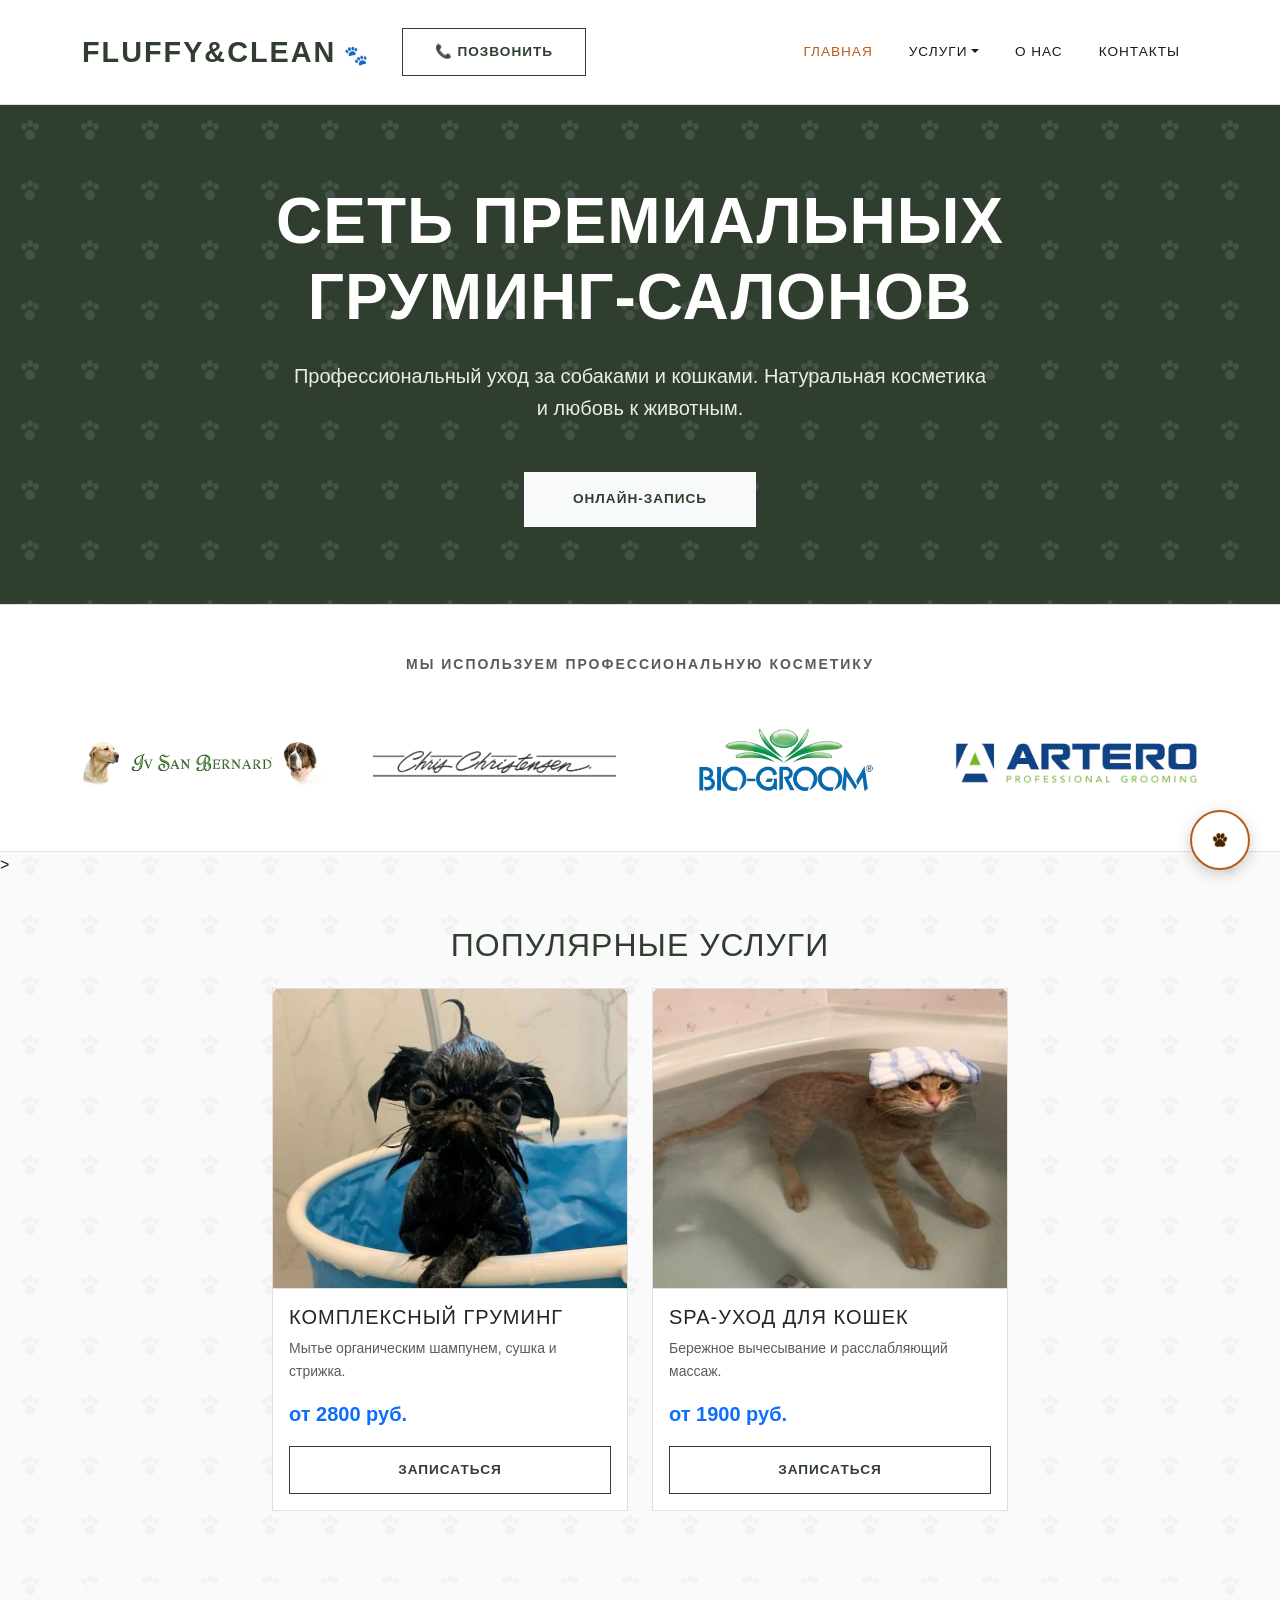
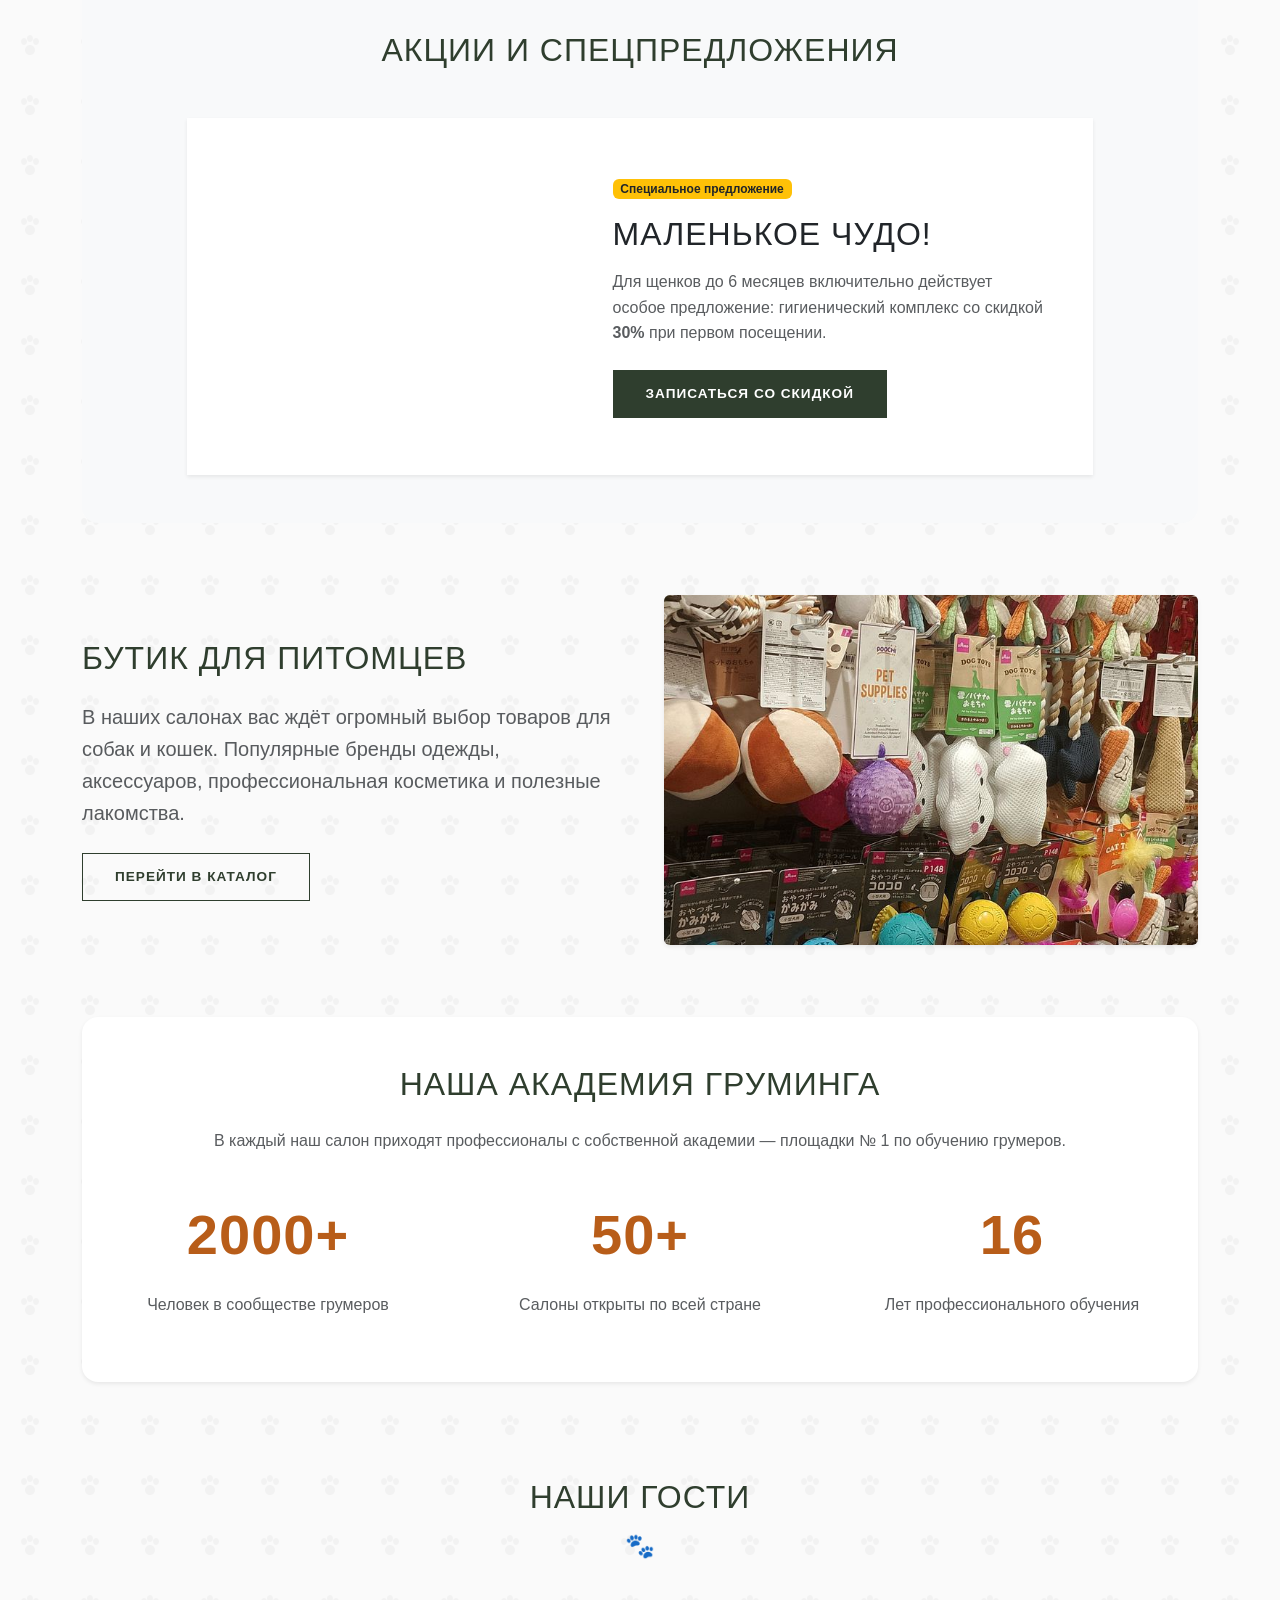
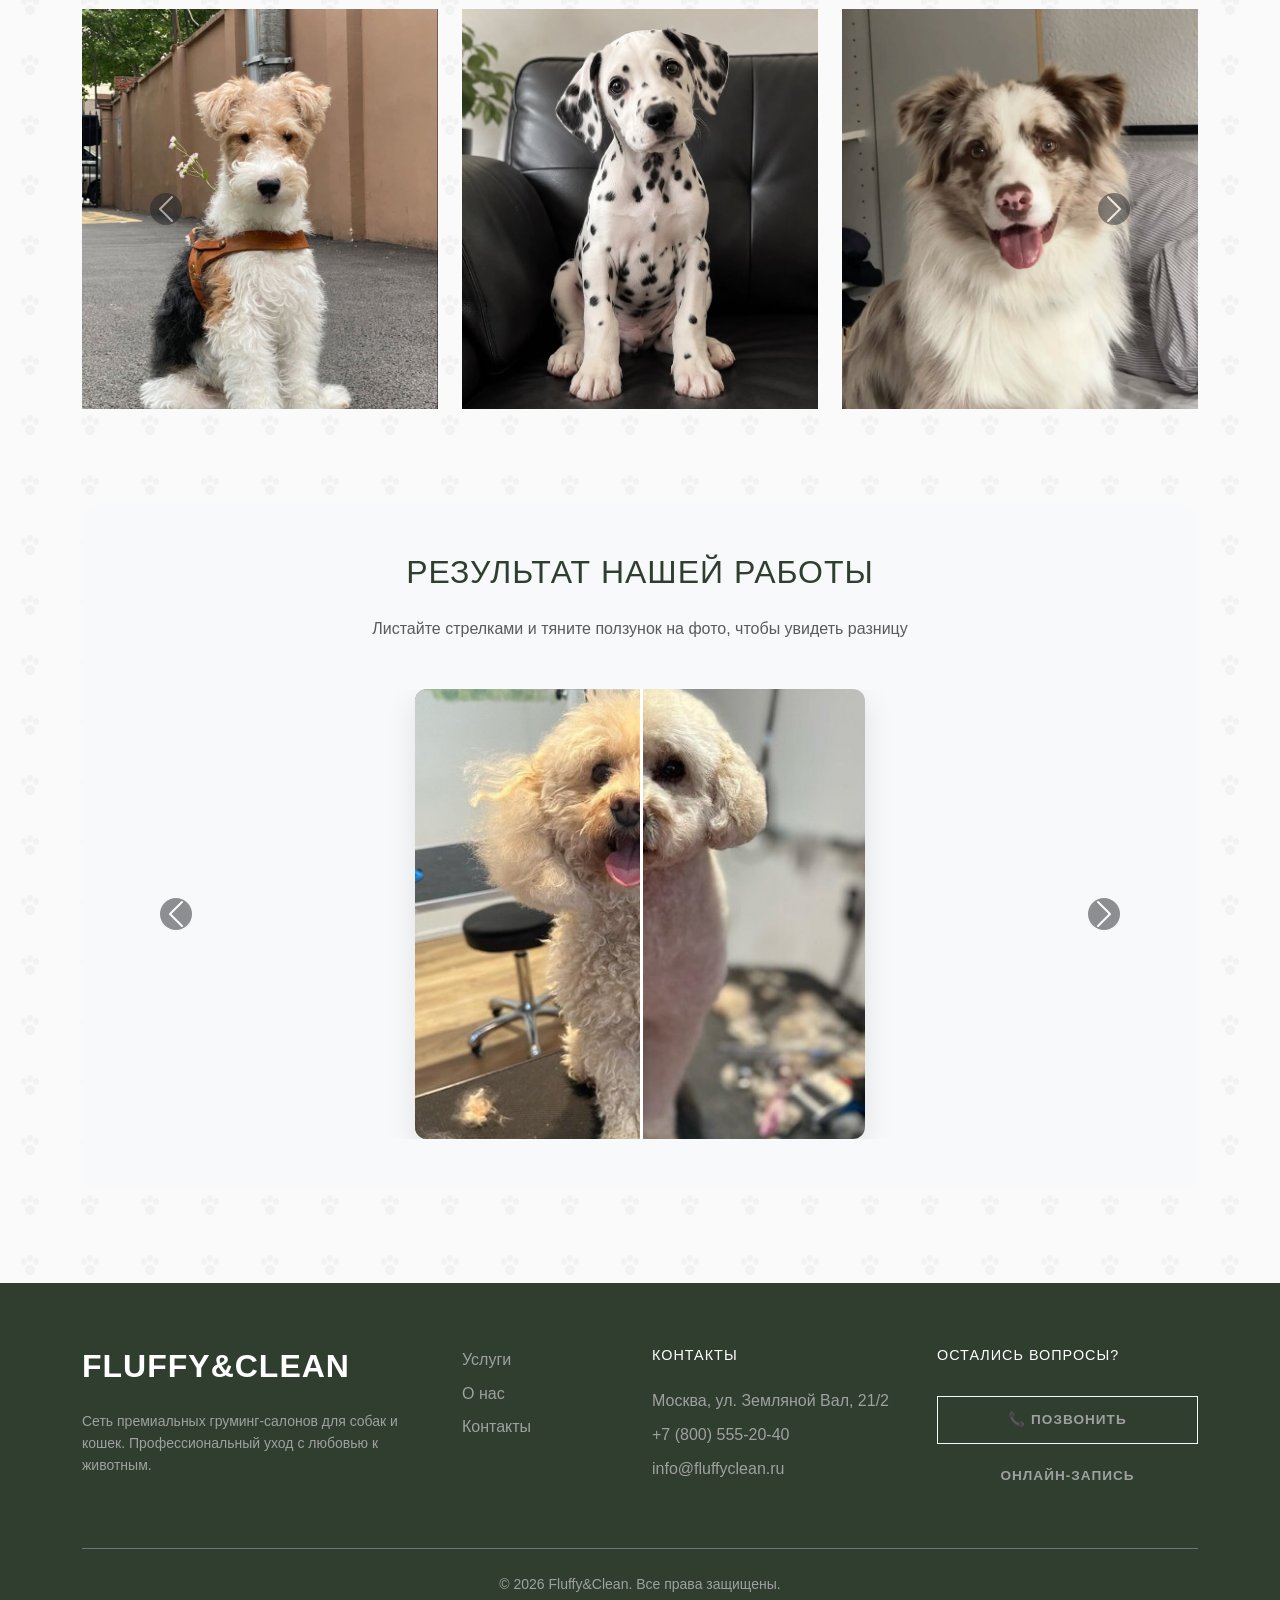
==== commit 3c69372e: "style: replace scroll button with paw icon" ====
--- a/index.html
+++ b/index.html
@@ -51,6 +51,31 @@
     </div>
   </header>
 
+  <section class="py-5 border-bottom bg-white">
+    <div class="container text-center">
+      <p class="text-muted text-uppercase small mb-5 fw-bold" style="letter-spacing: 2px;">Мы используем профессиональную косметику</p>
+      <div class="row justify-content-center align-items-center g-5">
+        
+        <div class="col-6 col-md-3">
+          <img src="images/logo-iv.png" class="img-fluid brand-logo" alt="Iv San Bernard">
+        </div>
+        
+        <div class="col-6 col-md-3">
+          <img src="images/logo-chris.png" class="img-fluid brand-logo" alt="Bio-Groom">
+        </div>
+        
+        <div class="col-6 col-md-3">
+          <img src="images/logo-bio.png" class="img-fluid brand-logo zoom" alt="Chris Christensen">
+        </div>
+        
+        <div class="col-6 col-md-3">
+          <img src="images/logo-artero.png" class="img-fluid brand-logo" alt="Artero">
+        </div>
+
+      </div>
+    </div>
+  </section>>
+
   <main class="container my-5">
     
     <section class="mb-5 pb-4">
@@ -193,10 +218,93 @@
       </div>
 
     </section>
+    <section class="py-5 mb-5 bg-light rounded-4">
+      <div class="container">
+        <h2 class="text-center mb-4">Результат нашей работы</h2>
+        <p class="text-center text-muted mb-5">Листайте стрелками и тяните ползунок на фото, чтобы увидеть разницу</p>
+        
+        <div id="beforeAfterCarousel" class="carousel slide" data-bs-ride="false">
+          <div class="carousel-inner">
+            
+            <div class="carousel-item active">
+              <div class="row justify-content-center">
+                <div class="col-md-10 col-lg-8">
+                  <div class="before-after-container position-relative mx-auto" style="height: 450px; width: 100%; max-width: 450px; border-radius: 12px; overflow: hidden; cursor: ew-resize; box-shadow: 0 10px 30px rgba(0,0,0,0.1);">
+                    <img src="images/after-1.jpg" class="position-absolute w-100 h-100" style="object-fit: cover; object-position: center;" alt="После">
+                    <img class="before-img position-absolute w-100 h-100" src="images/before-1.jpg" style="object-fit: cover; object-position: center; clip-path: polygon(0 0, 50% 0, 50% 100%, 0 100%);" alt="До">
+                    
+                    <input type="range" min="0" max="100" value="50" class="slider-input position-absolute w-100" style="top: 0; left: 0; height: 100%; z-index: 10; opacity: 0; cursor: ew-resize;">
+                    
+                    <div class="slider-line position-absolute h-100 bg-white" style="width: 3px; left: 50%; top: 0; z-index: 5; pointer-events: none;"></div>
+                  </div>
+                </div>
+              </div>
+            </div>
+
+            <div class="carousel-item">
+              <div class="row justify-content-center">
+                <div class="col-md-10 col-lg-8">
+                  <div class="before-after-container position-relative mx-auto" style="height: 450px; width: 100%; max-width: 450px; border-radius: 12px; overflow: hidden; cursor: ew-resize; box-shadow: 0 10px 30px rgba(0,0,0,0.1);">
+                    <img src="images/after-2.png" class="position-absolute w-100 h-100" style="object-fit: cover; object-position: center;" alt="После">
+                    <img class="before-img position-absolute w-100 h-100" src="images/before-2.png" style="object-fit: cover; object-position: center; clip-path: polygon(0 0, 50% 0, 50% 100%, 0 100%);" alt="До">
+                    
+                    <input type="range" min="0" max="100" value="50" class="slider-input position-absolute w-100" style="top: 0; left: 0; height: 100%; z-index: 10; opacity: 0; cursor: ew-resize;">
+                    <div class="slider-line position-absolute h-100 bg-white" style="width: 3px; left: 50%; top: 0; z-index: 5; pointer-events: none;"></div>
+                  </div>
+                </div>
+              </div>
+            </div>
+
+            <div class="carousel-item">
+              <div class="row justify-content-center">
+                <div class="col-md-10 col-lg-8">
+                  <div class="before-after-container position-relative mx-auto" style="height: 450px; width: 100%; max-width: 450px; border-radius: 12px; overflow: hidden; cursor: ew-resize; box-shadow: 0 10px 30px rgba(0,0,0,0.1);">
+                    <img src="images/after-3.jpg" class="position-absolute w-100 h-100" style="object-fit: cover; object-position: center;" alt="После">
+                    <img class="before-img position-absolute w-100 h-100" src="images/before-3.jpg" style="object-fit: cover; object-position: center; clip-path: polygon(0 0, 50% 0, 50% 100%, 0 100%);" alt="До">
+                    
+                    <input type="range" min="0" max="100" value="50" class="slider-input position-absolute w-100" style="top: 0; left: 0; height: 100%; z-index: 10; opacity: 0; cursor: ew-resize;">
+                    <div class="slider-line position-absolute h-100 bg-white" style="width: 3px; left: 50%; top: 0; z-index: 5; pointer-events: none;"></div>
+                  </div>
+                </div>
+              </div>
+            </div>
+
+          </div>
+
+          <button class="carousel-control-prev" type="button" data-bs-target="#beforeAfterCarousel" data-bs-slide="prev">
+            <span class="carousel-control-prev-icon bg-dark p-3 rounded-circle" aria-hidden="true"></span>
+            <span class="visually-hidden">Предыдущий</span>
+          </button>
+          <button class="carousel-control-next" type="button" data-bs-target="#beforeAfterCarousel" data-bs-slide="next">
+            <span class="carousel-control-next-icon bg-dark p-3 rounded-circle" aria-hidden="true"></span>
+            <span class="visually-hidden">Следующий</span>
+          </button>
+        </div>
+
+      </div>
+    </section>
+
+    <script>
+      document.addEventListener("DOMContentLoaded", function() {
+        const sliders = document.querySelectorAll('.slider-input');
+        
+        sliders.forEach(slider => {
+          const container = slider.closest('.before-after-container');
+          const beforeImg = container.querySelector('.before-img');
+          const sliderLine = container.querySelector('.slider-line');
+
+          slider.addEventListener('input', function(e) {
+            const value = e.target.value;
+            beforeImg.style.clipPath = `polygon(0 0, ${value}% 0, ${value}% 100%, 0 100%)`;
+            sliderLine.style.left = `${value}%`;
+          });
+        });
+      });
+    </script>
   </main>
 
   <a href="#" class="scroll-top" aria-label="Наверх">
-    <span class="arrow-icon">➤</span>
+    <img src="images/logo.png" alt="Наверх" style="width: 30px; height: 30px; object-fit: contain;">
   </a>
 
   <footer class="site-footer">
--- a/css/custom.css
+++ b/css/custom.css
@@ -268,10 +268,9 @@
   position: fixed;
   bottom: 30px;
   right: 30px;
-  width: 50px;
-  height: 50px;
-  background-color: var(--olive);
-  color: var(--white);
+  width: 60px;  
+  height: 60px;
+  background-color: #ffffff; 
   border-radius: 50%;
   display: flex;
   align-items: center;
@@ -280,6 +279,12 @@
   box-shadow: 0 4px 15px rgba(0,0,0,0.2);
   transition: all 0.3s ease;
   text-decoration: none;
+  border: 2px solid var(--terracotta); 
+}
+
+.scroll-top:hover {
+  transform: translateY(-5px);
+  box-shadow: 0 8px 25px rgba(200, 121, 65, 0.4); 
 }
 
 .arrow-icon {
@@ -306,3 +311,12 @@
 body {
   cursor: url('images/курсор.png'),  16 16, auto;
 }
+.brand-logo {
+  max-height: 80px; 
+  width: 100%;
+  object-fit: contain;
+  transition: all 0.3s ease;
+}
+.brand-logo.zoom {
+  transform: scale(2.2); 
+}
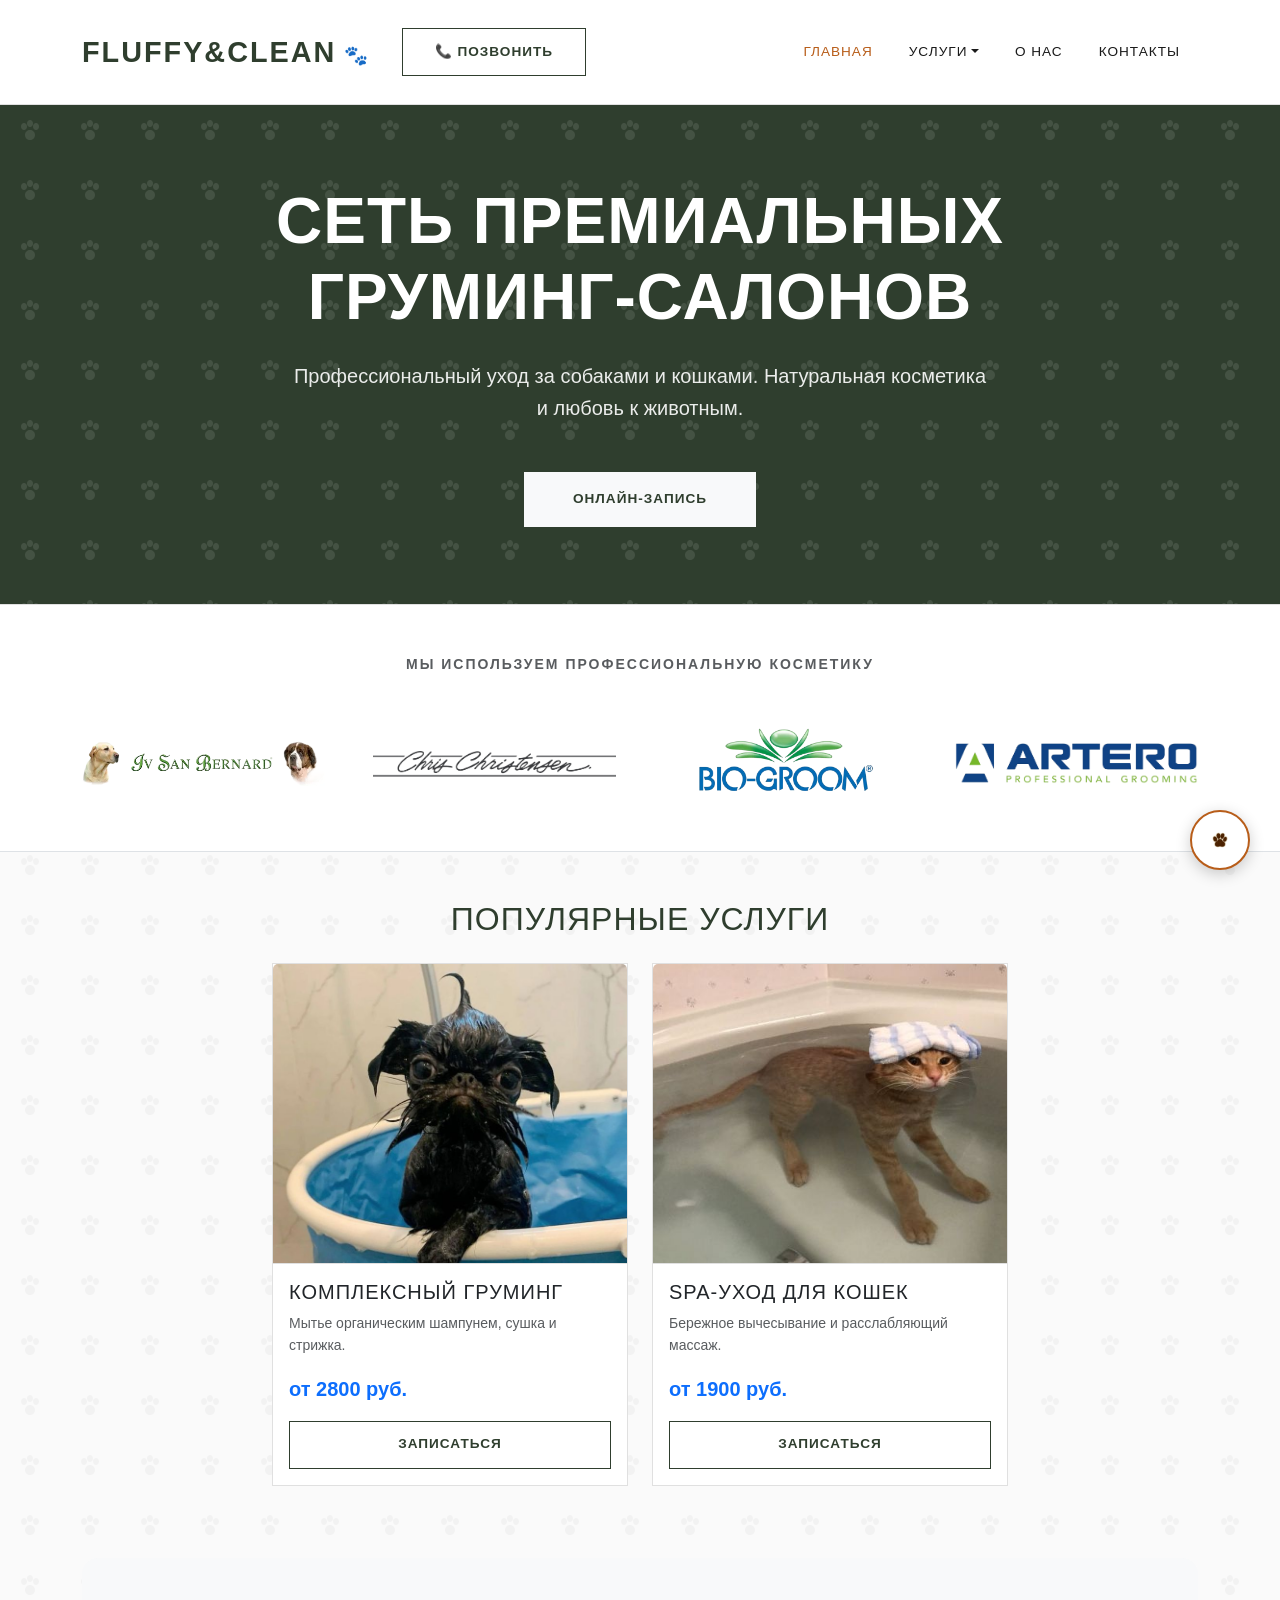
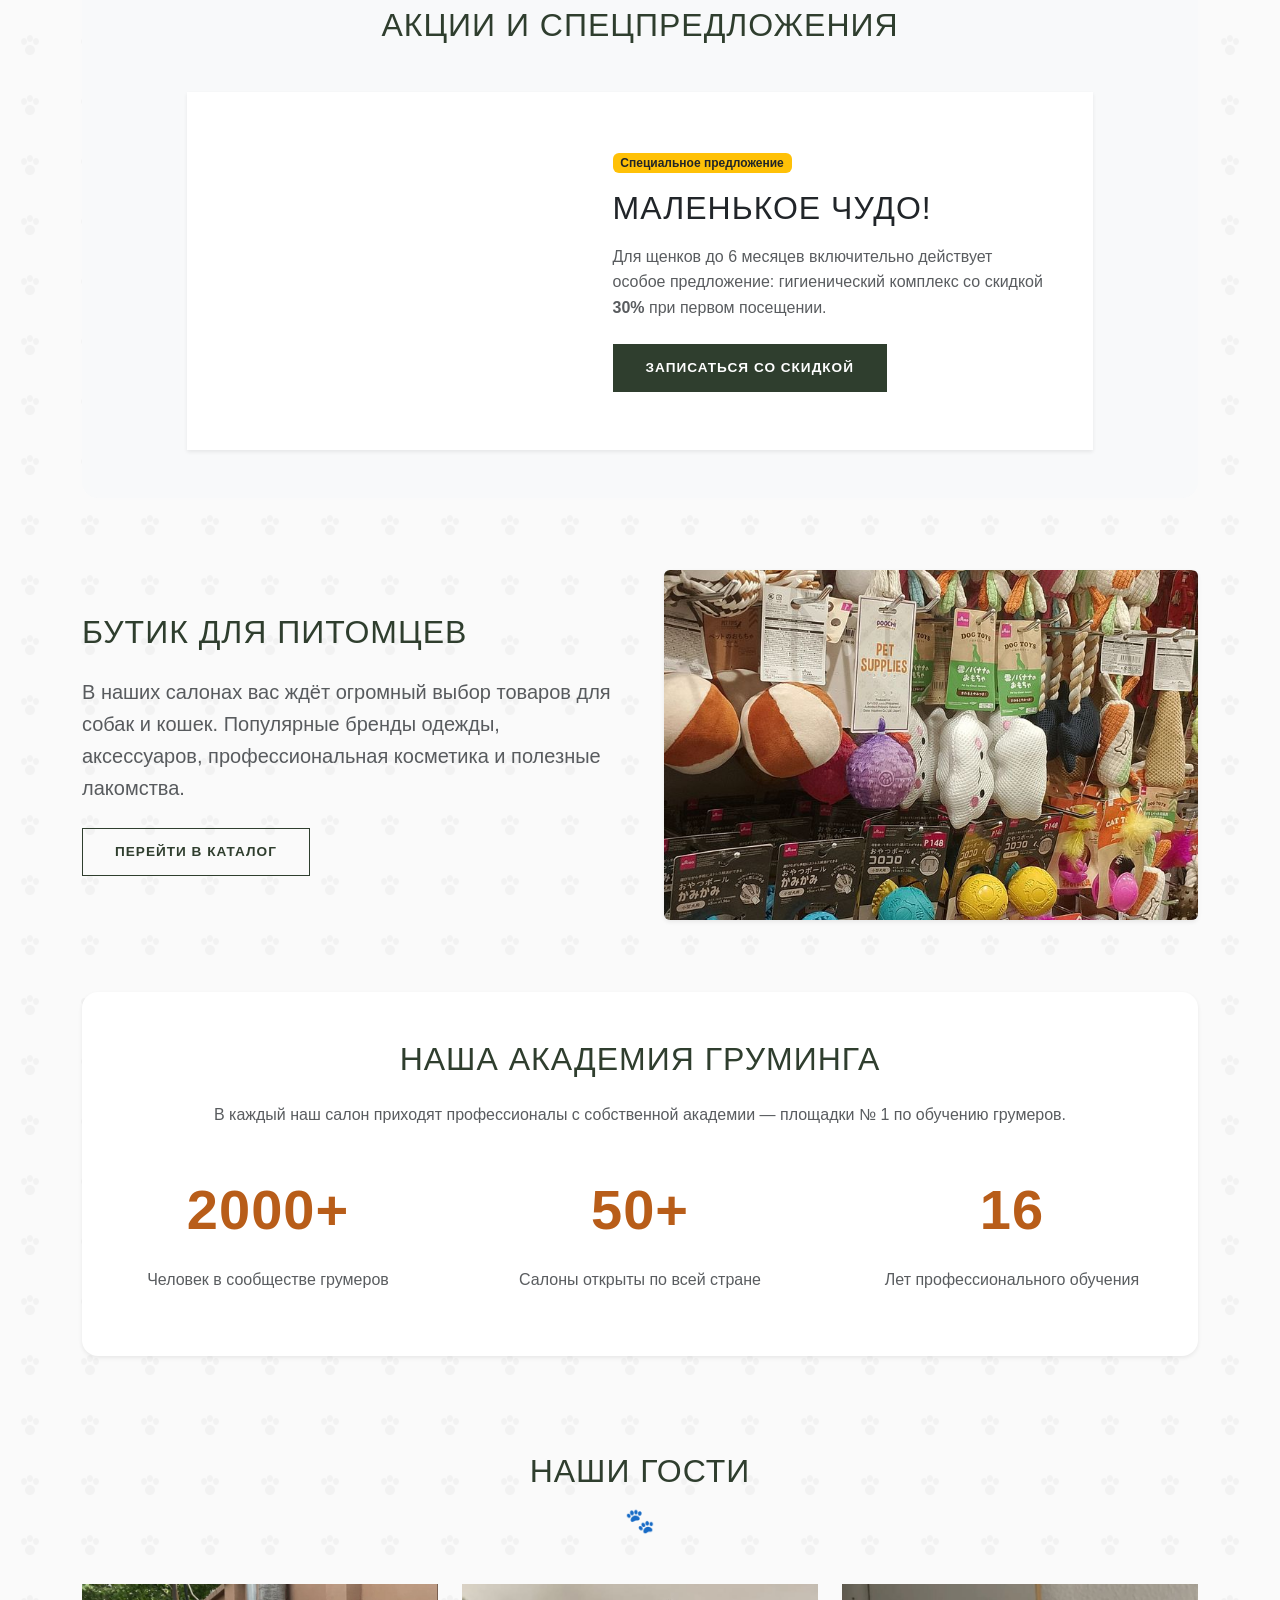
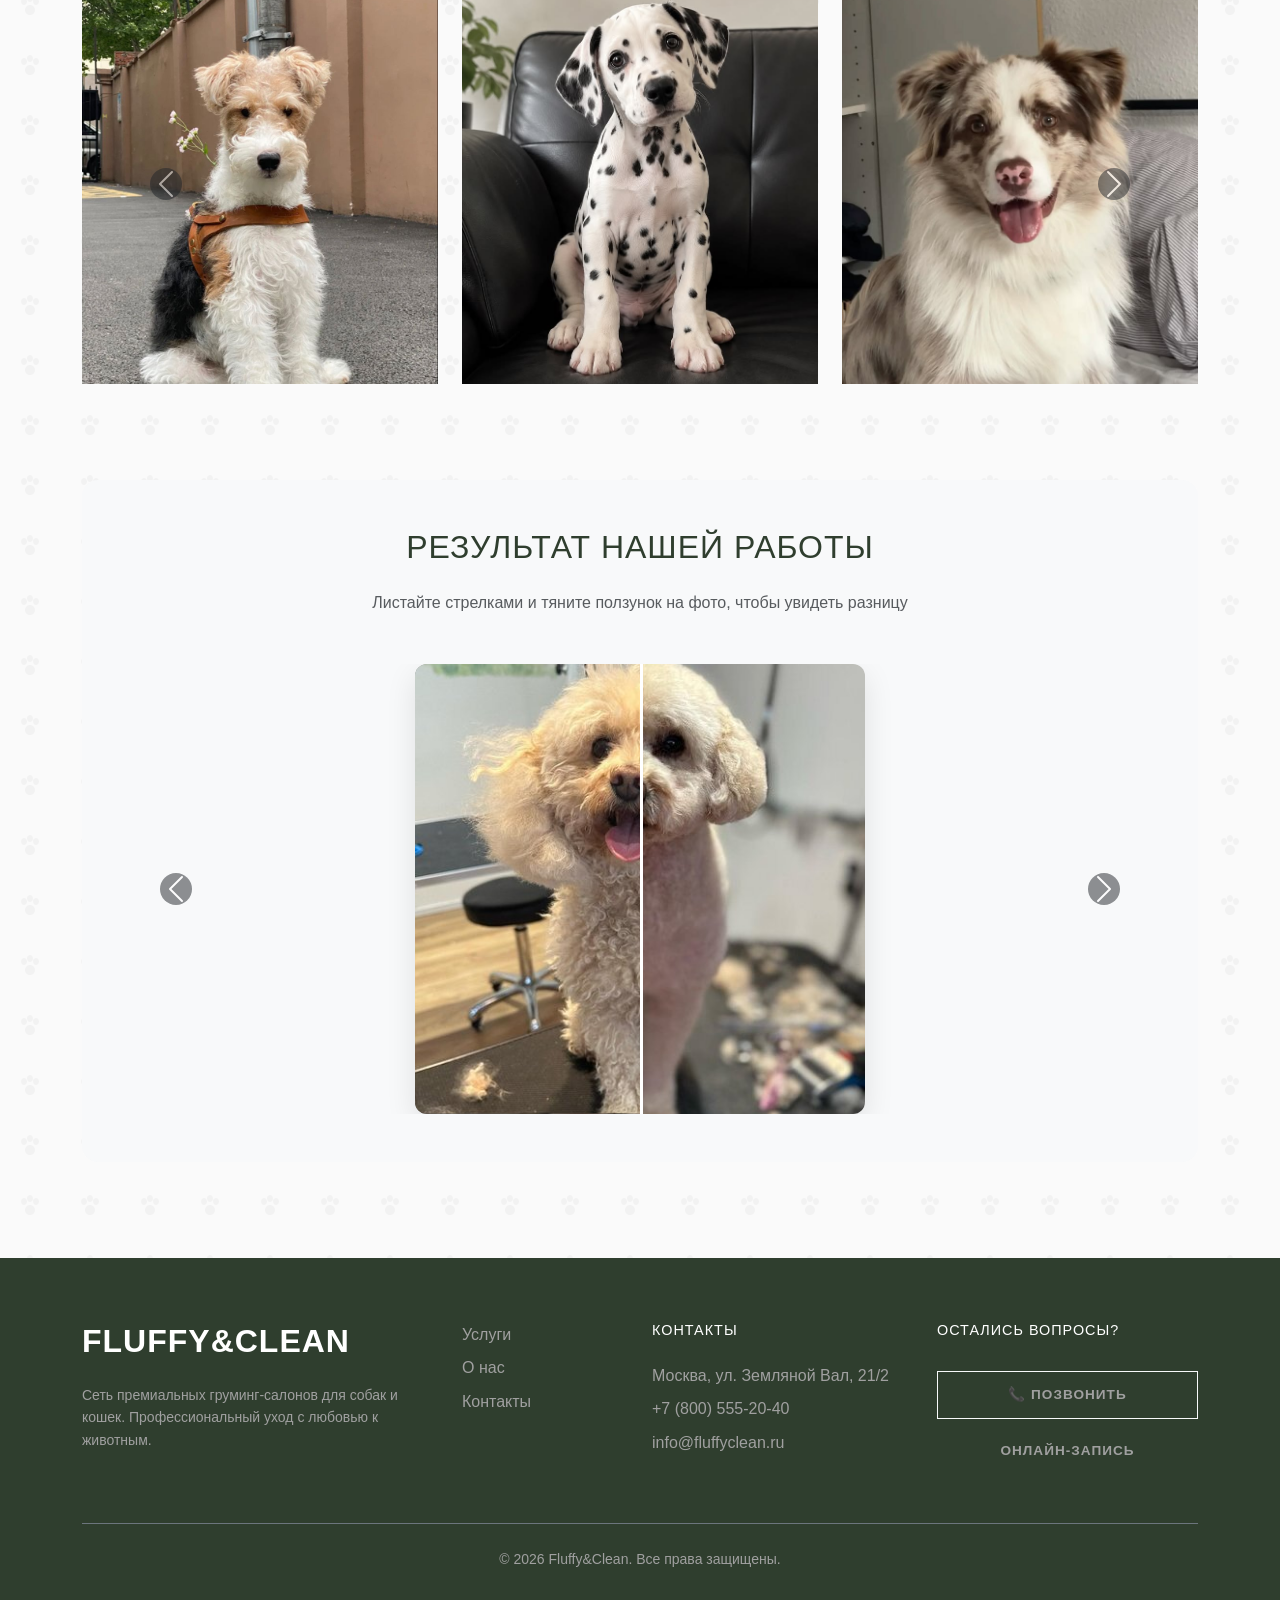
==== commit f65cc13a: "style: replace scroll button with paw icon" ====
--- a/index.html
+++ b/index.html
@@ -74,7 +74,7 @@
 
       </div>
     </div>
-  </section>>
+  </section>
 
   <main class="container my-5">
     
--- a/css/custom.css
+++ b/css/custom.css
@@ -263,6 +263,7 @@
 /* =========================================
    КНОПКА "НАВЕРХ"
    ========================================= */
+
 
 .scroll-top {
   position: fixed;
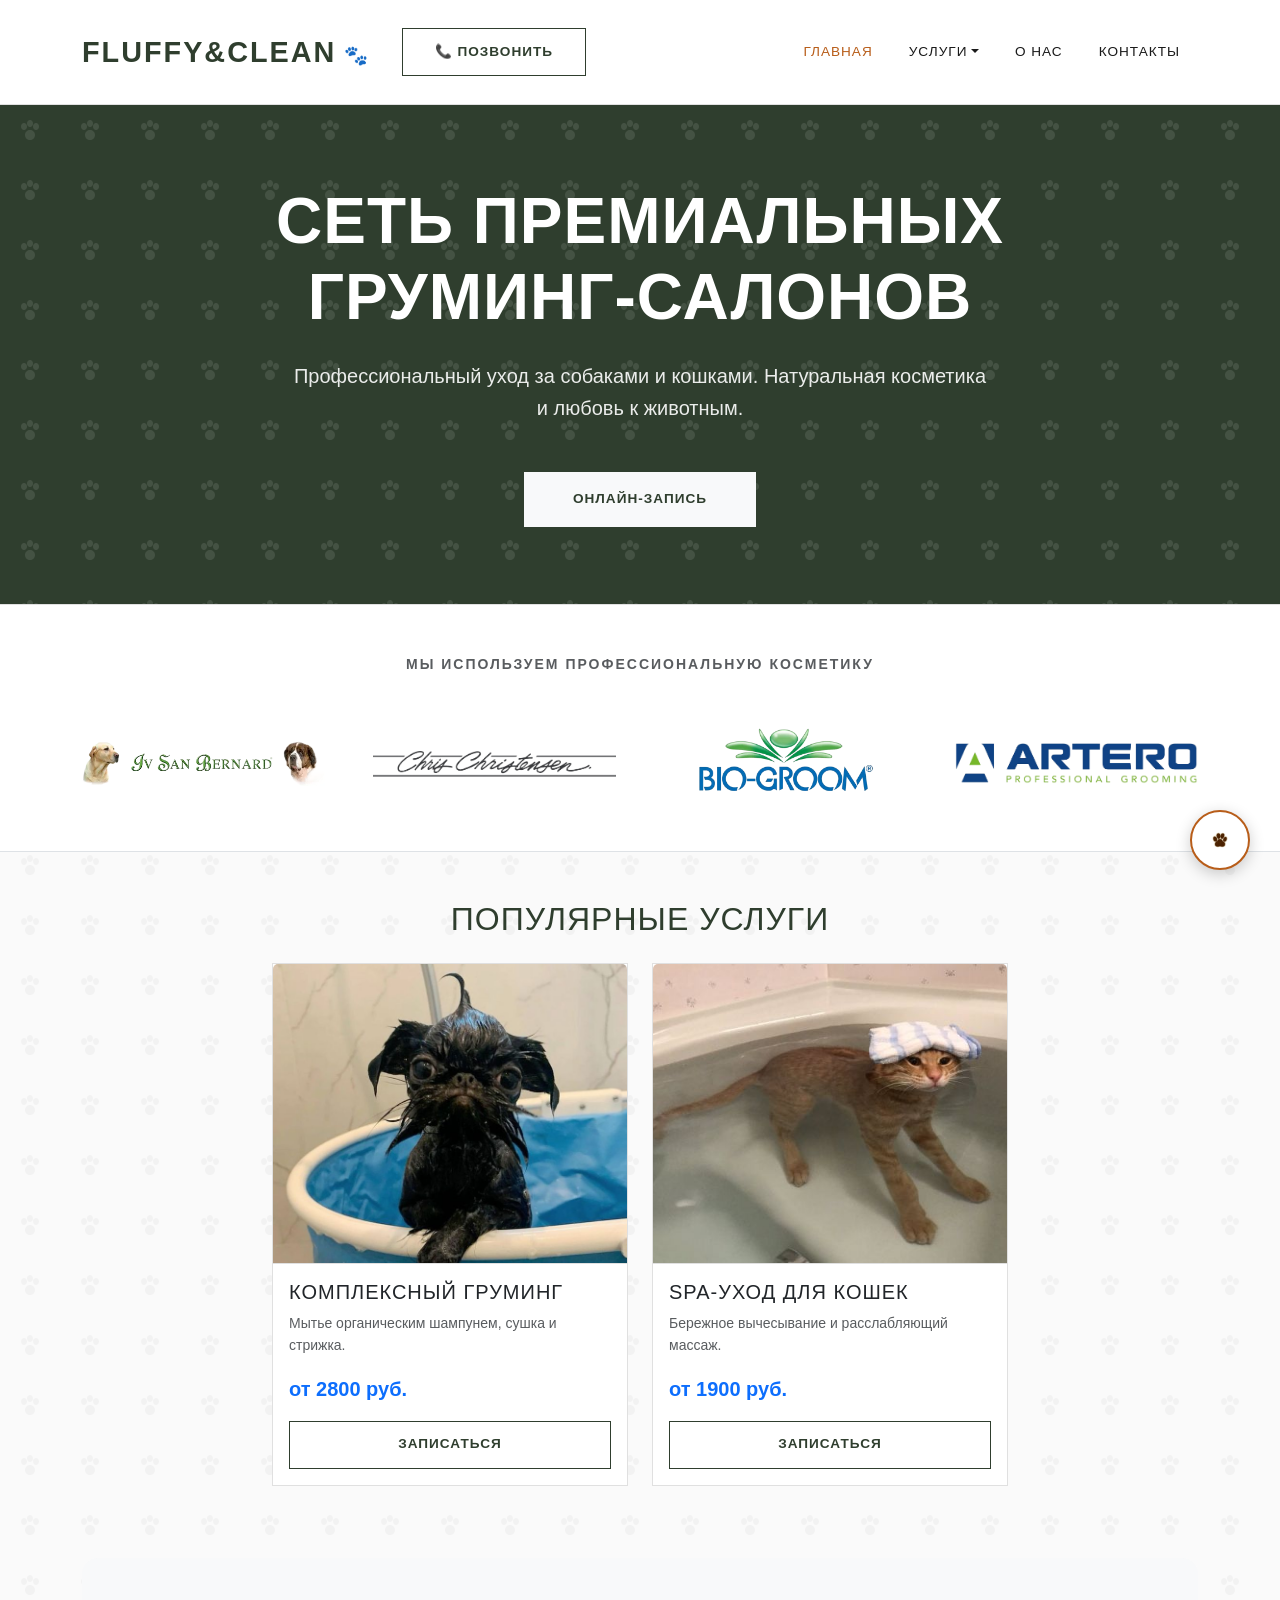
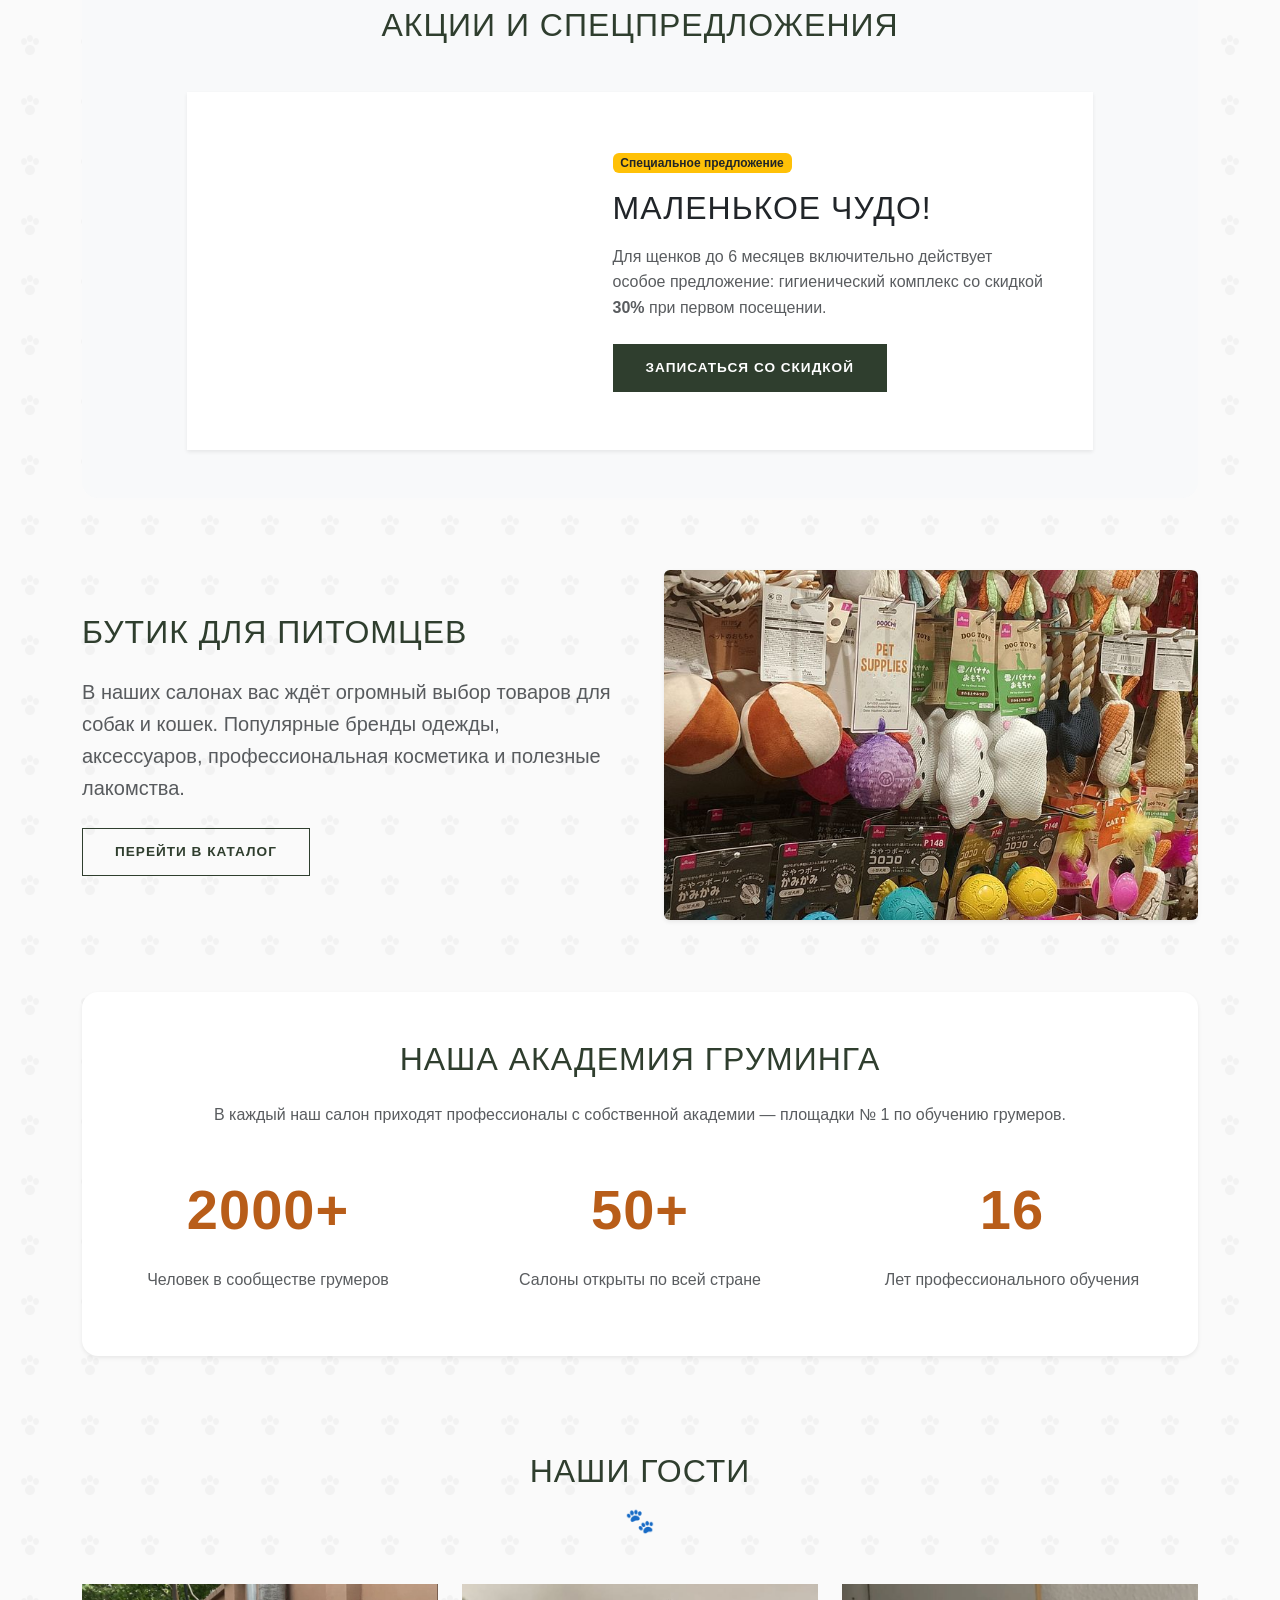
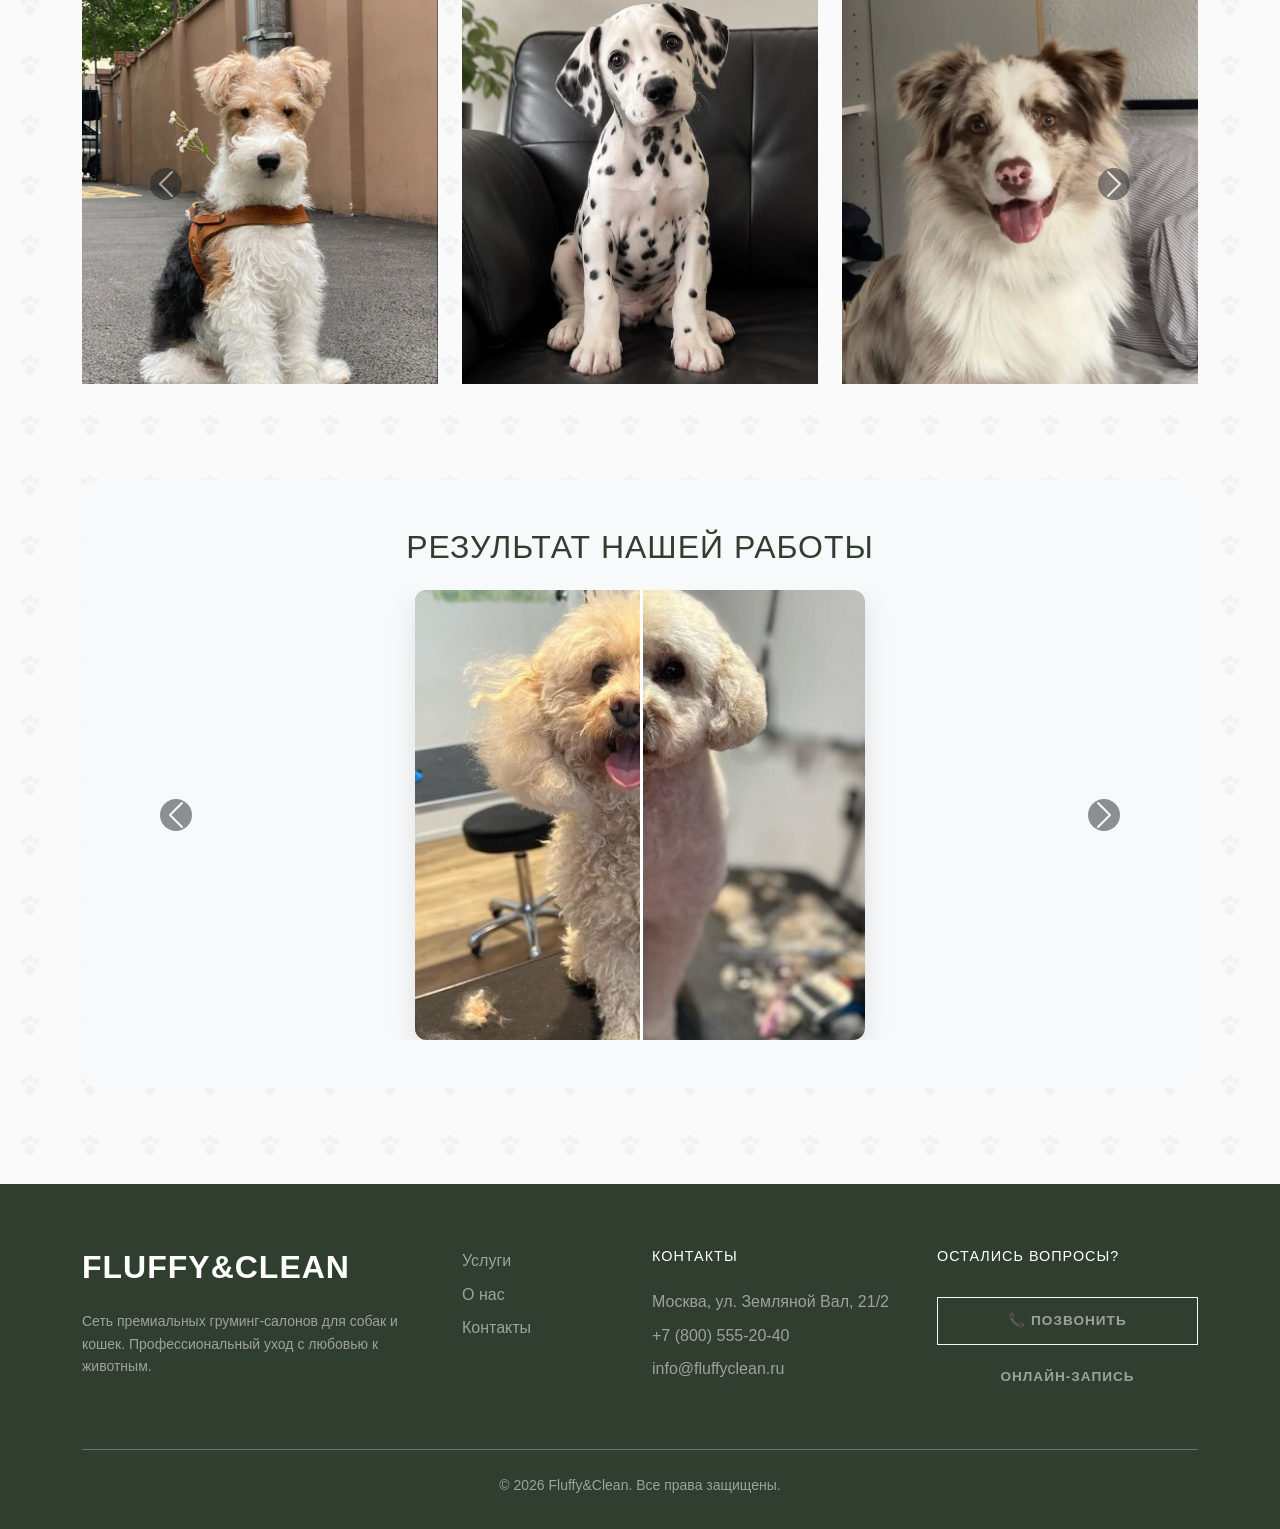
==== commit abb38700: "style: replace scroll button with" ====
--- a/index.html
+++ b/index.html
@@ -221,7 +221,6 @@
     <section class="py-5 mb-5 bg-light rounded-4">
       <div class="container">
         <h2 class="text-center mb-4">Результат нашей работы</h2>
-        <p class="text-center text-muted mb-5">Листайте стрелками и тяните ползунок на фото, чтобы увидеть разницу</p>
         
         <div id="beforeAfterCarousel" class="carousel slide" data-bs-ride="false">
           <div class="carousel-inner">
@@ -259,8 +258,8 @@
               <div class="row justify-content-center">
                 <div class="col-md-10 col-lg-8">
                   <div class="before-after-container position-relative mx-auto" style="height: 450px; width: 100%; max-width: 450px; border-radius: 12px; overflow: hidden; cursor: ew-resize; box-shadow: 0 10px 30px rgba(0,0,0,0.1);">
-                    <img src="images/after-3.jpg" class="position-absolute w-100 h-100" style="object-fit: cover; object-position: center;" alt="После">
-                    <img class="before-img position-absolute w-100 h-100" src="images/before-3.jpg" style="object-fit: cover; object-position: center; clip-path: polygon(0 0, 50% 0, 50% 100%, 0 100%);" alt="До">
+                    <img src="images/after-3.png" class="position-absolute w-100 h-100" style="object-fit: cover; object-position: center;" alt="После">
+                    <img class="before-img position-absolute w-100 h-100" src="images/before-3.png" style="object-fit: cover; object-position: center; clip-path: polygon(0 0, 50% 0, 50% 100%, 0 100%);" alt="До">
                     
                     <input type="range" min="0" max="100" value="50" class="slider-input position-absolute w-100" style="top: 0; left: 0; height: 100%; z-index: 10; opacity: 0; cursor: ew-resize;">
                     <div class="slider-line position-absolute h-100 bg-white" style="width: 3px; left: 50%; top: 0; z-index: 5; pointer-events: none;"></div>
